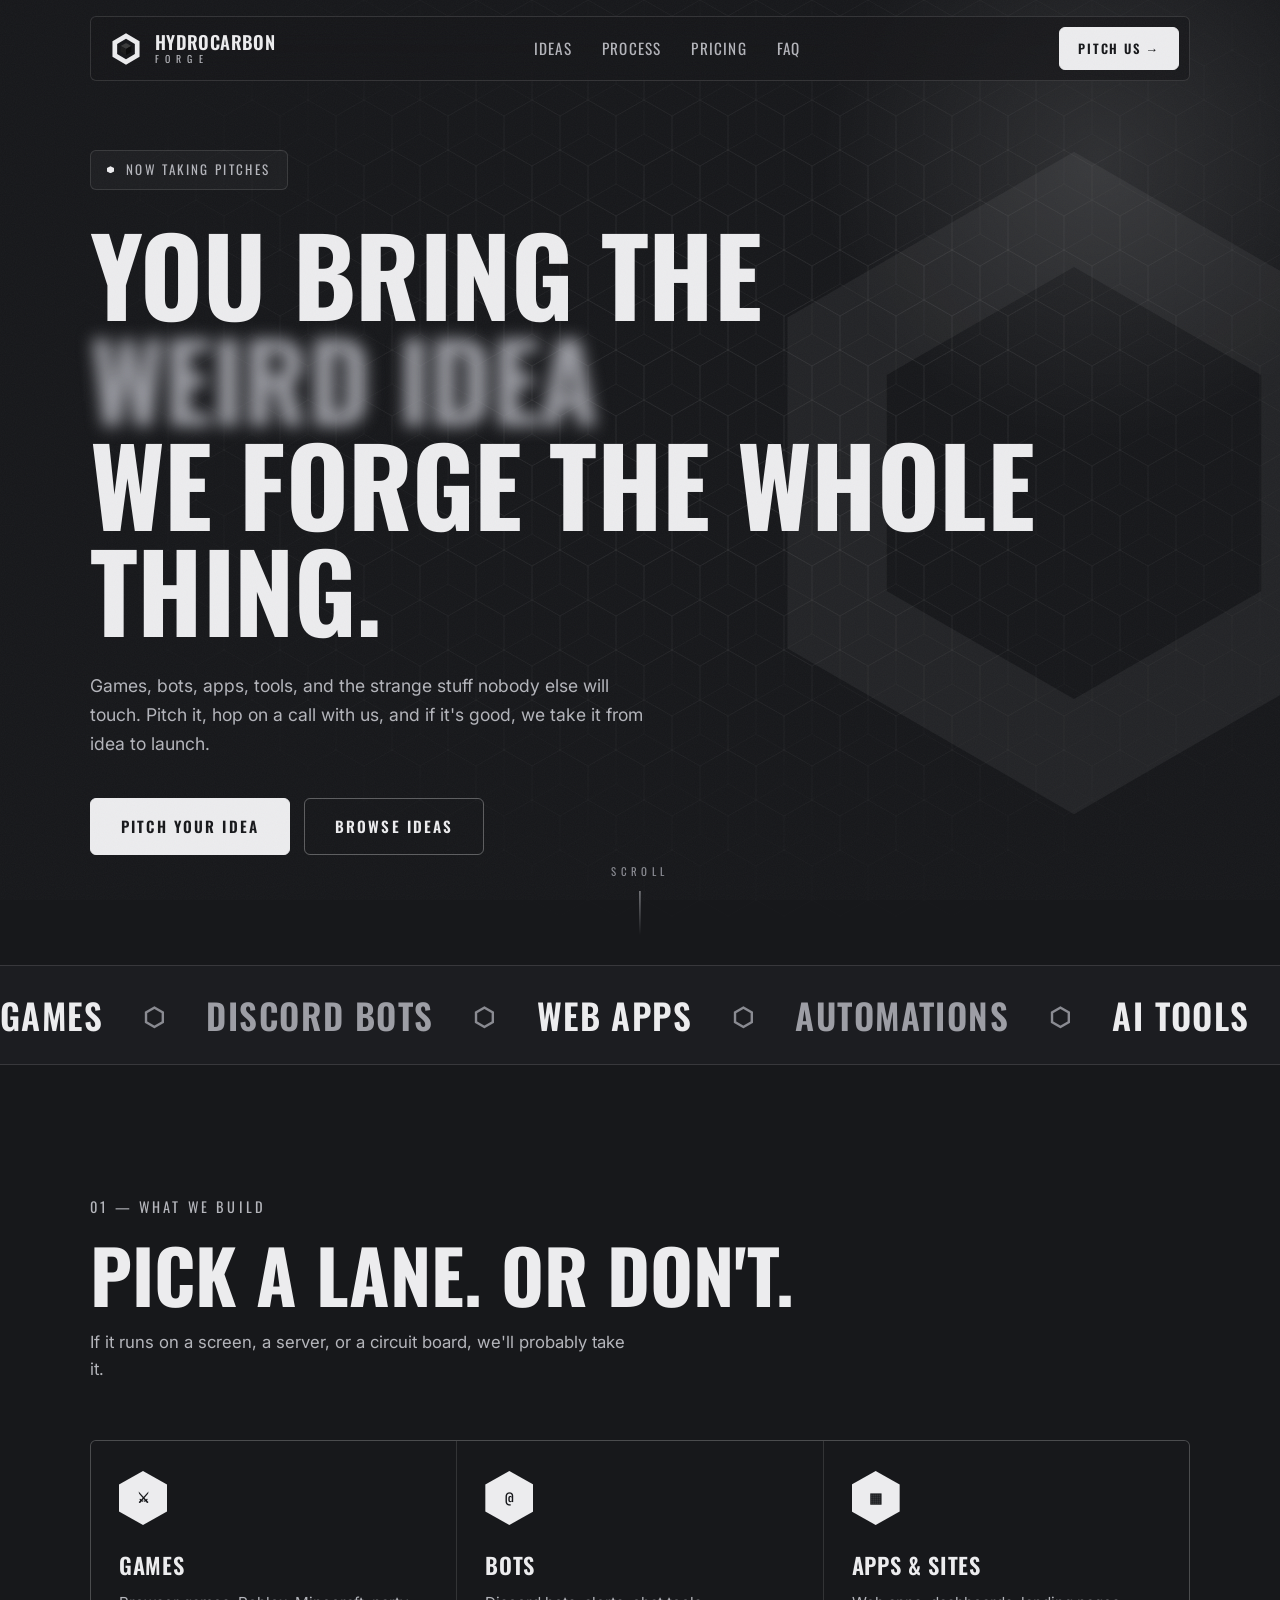
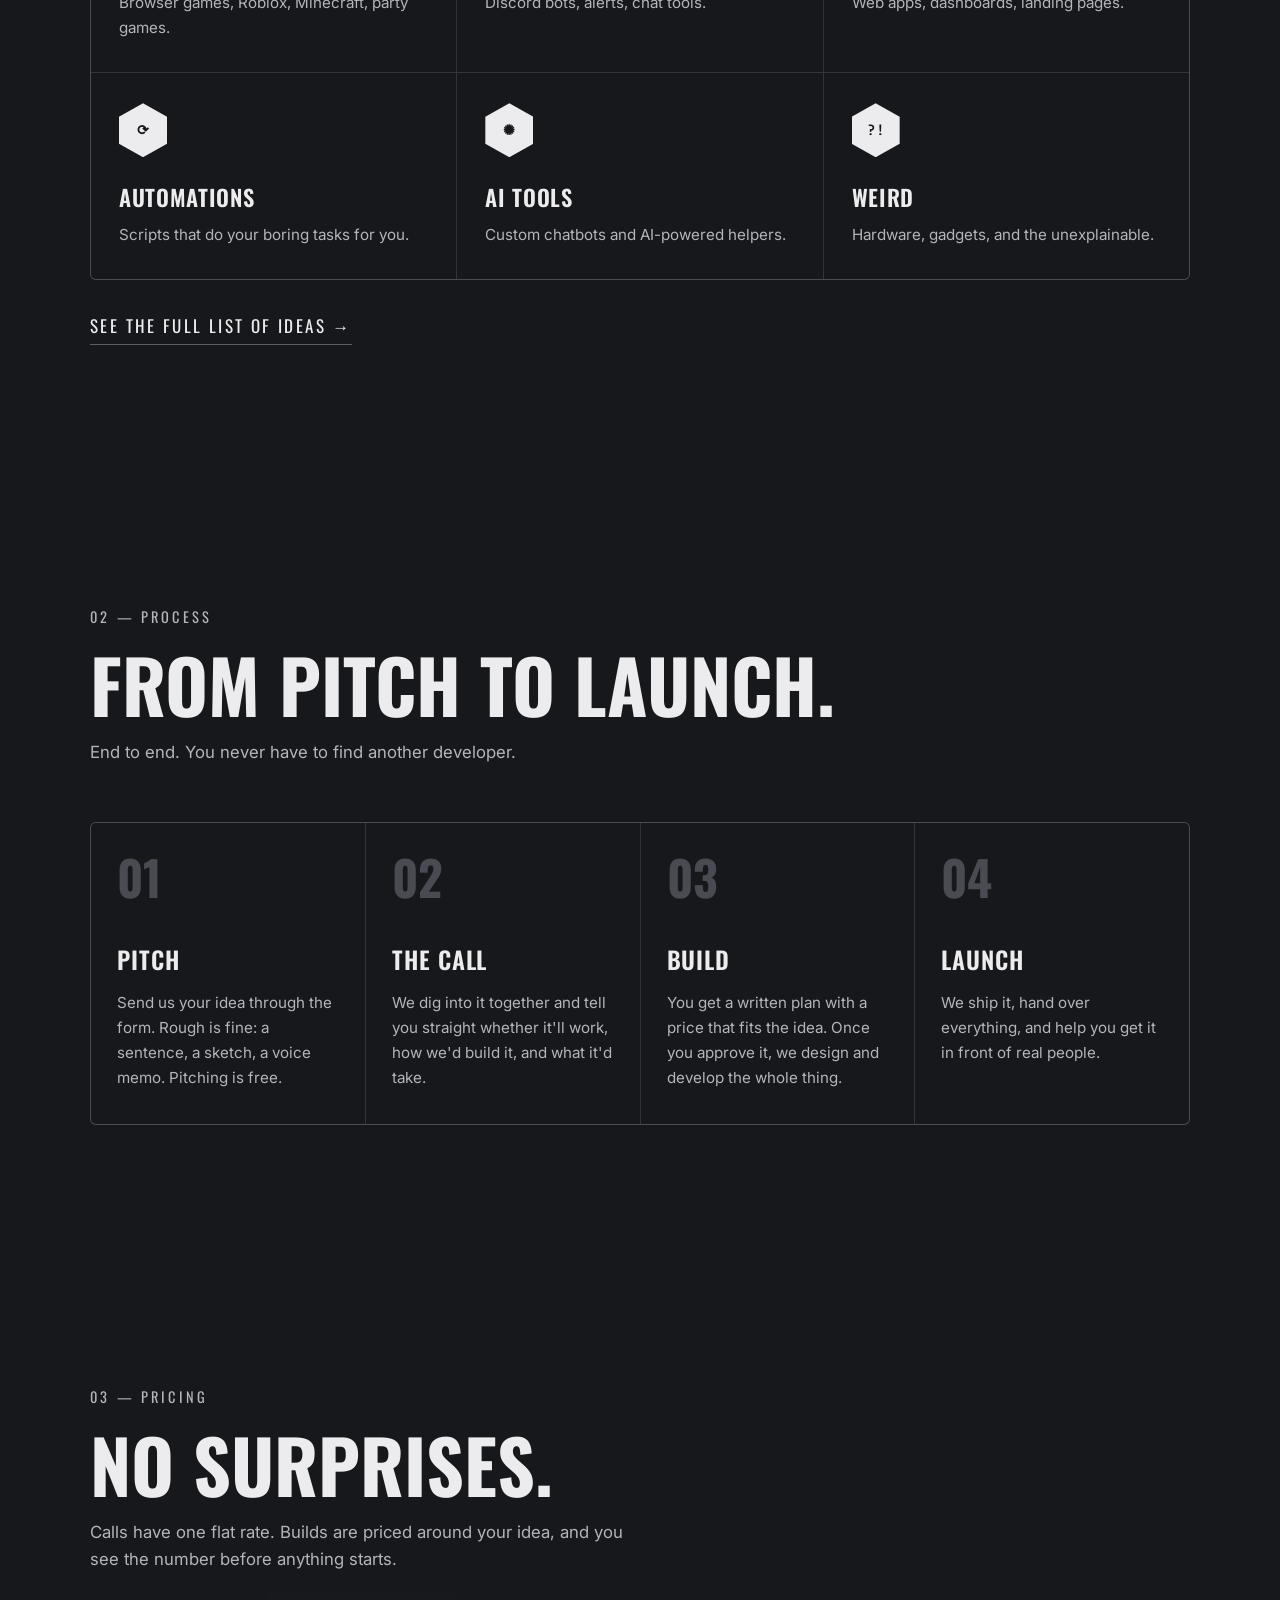
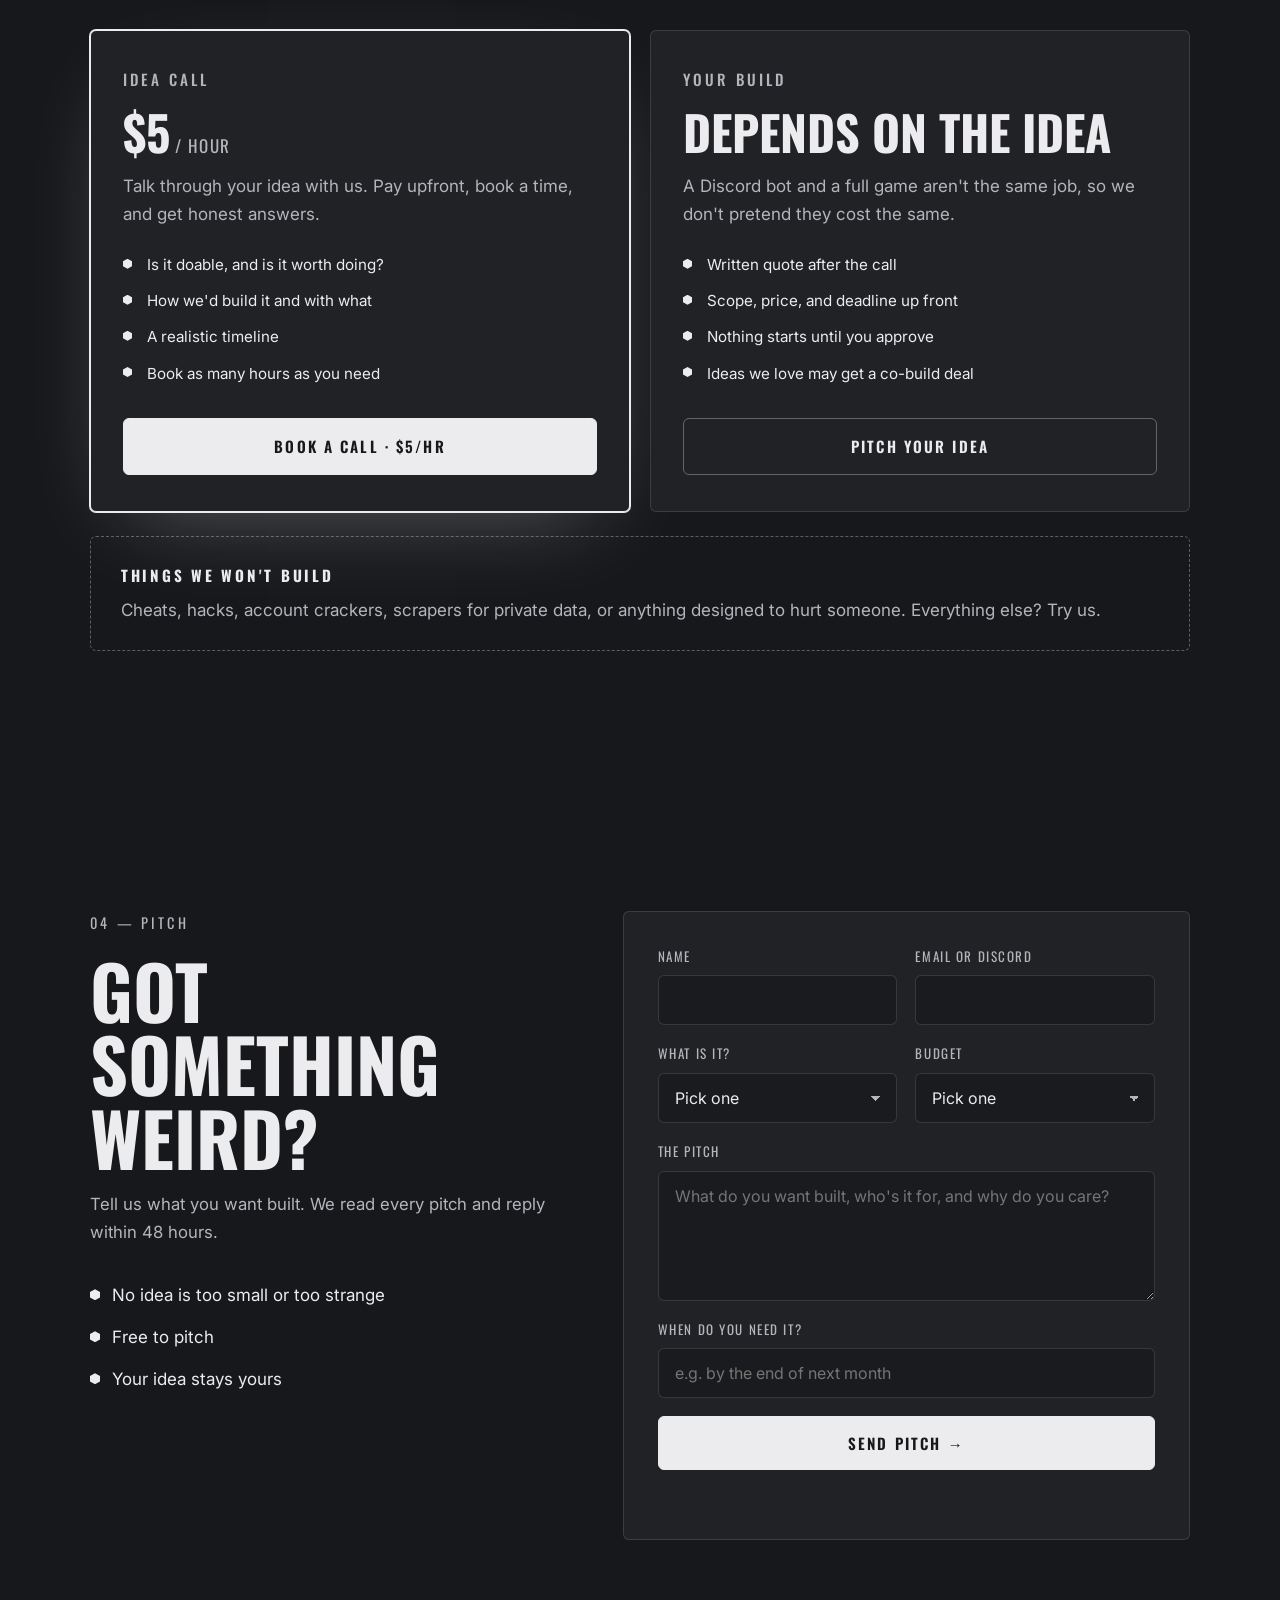
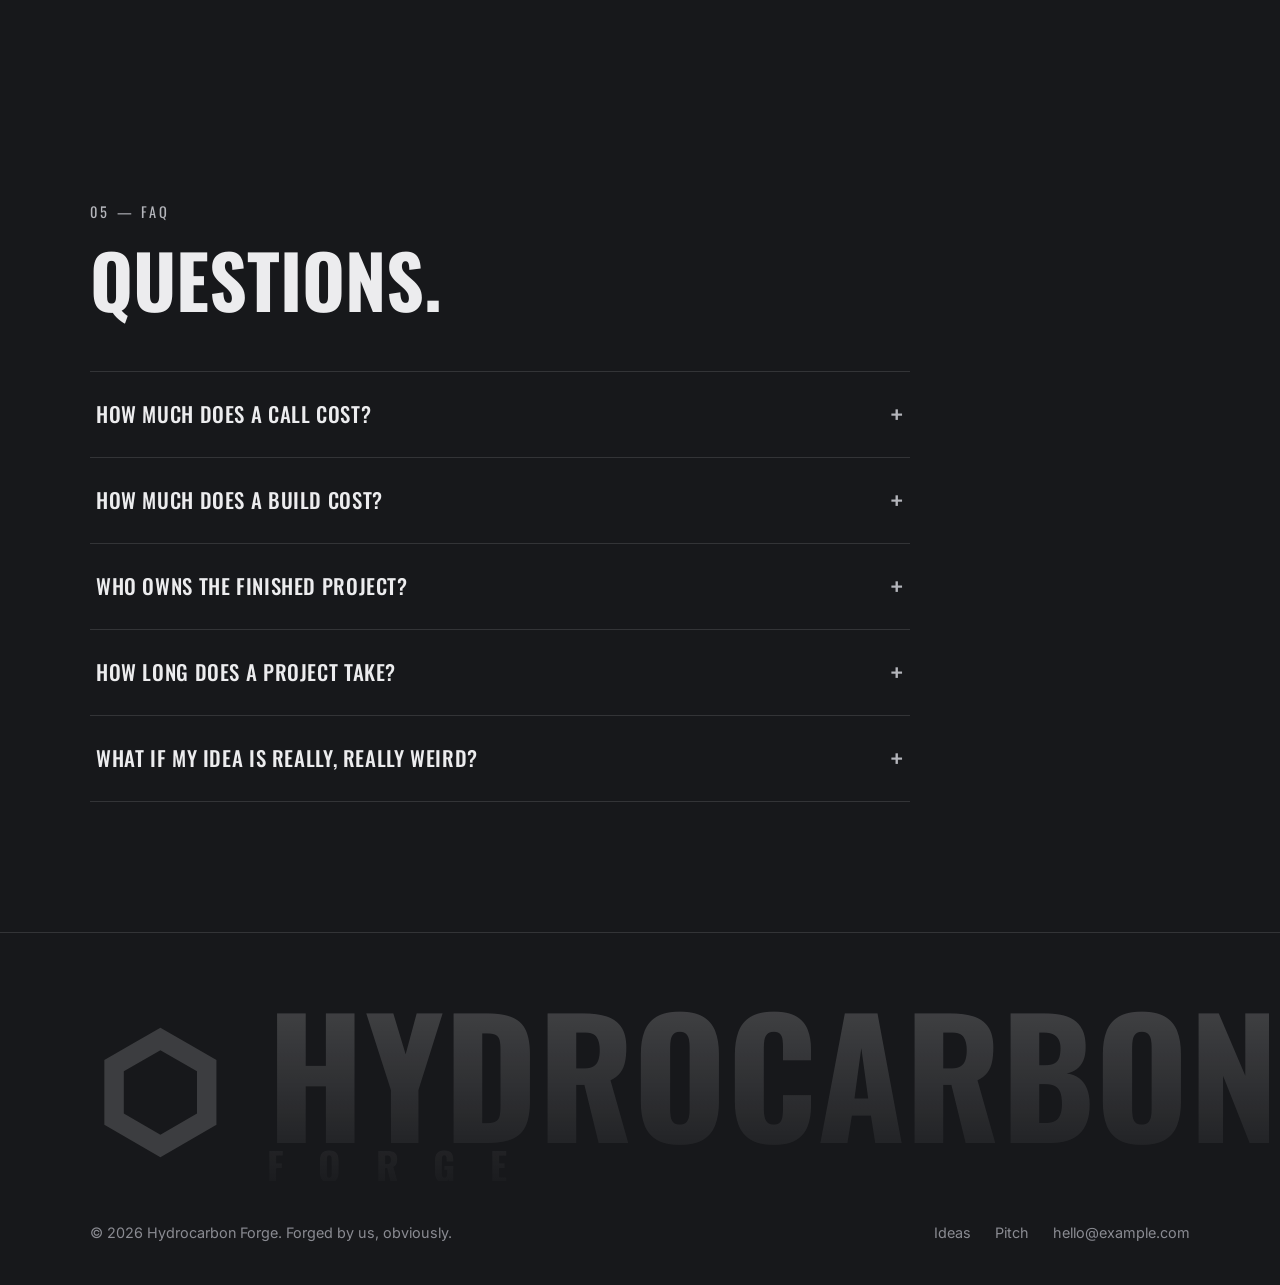
==== index.html @ 8b29e5d9 "baseline: site + new logo assets" ====
<!DOCTYPE html>
<html lang="en">
<head>
  <meta charset="UTF-8" />
  <meta name="viewport" content="width=device-width, initial-scale=1.0" />
  <title>Hydrocarbon Forge — You bring the weird idea. We forge the whole thing.</title>
  <meta name="description" content="Hydrocarbon Forge is a build-anything studio. Pitch us your game, bot, app, or strange idea — we talk it through, build it end to end, and help you launch." />
  <meta property="og:title" content="Hydrocarbon Forge" />
  <meta property="og:image" content="assets/logo.png" />
  <link rel="icon" href="assets/favicon.svg" type="image/svg+xml" />
  <link rel="preconnect" href="https://fonts.googleapis.com" />
  <link rel="preconnect" href="https://fonts.gstatic.com" crossorigin />
  <link href="https://fonts.googleapis.com/css2?family=Oswald:wght@400;500;600;700&family=Inter:wght@400;500;600&family=JetBrains+Mono:wght@400;600&display=swap" rel="stylesheet" />
  <link rel="stylesheet" href="styles.css" />
</head>
<body>
  <svg width="0" height="0" style="position:absolute" aria-hidden="true">
    <symbol id="hf-mark" viewBox="0 0 100 100">
      <path fill="currentColor" fill-rule="evenodd" d="M50 4 89.8 27v46L50 96 10.2 73V27ZM50 20 24 35v30l26 15 26-15V35Z" />
      <path fill="#3a3a3a" d="M50 32 65.6 41 50 50 34.4 41Z" />
      <path fill="#1c1c1c" d="M34.4 41 50 50v18l-15.6-9Z" />
      <path fill="#0a0a0a" d="M65.6 41 50 50v18l15.6-9Z" />
    </symbol>
    <symbol id="hf-ring" viewBox="0 0 100 100">
      <path fill="currentColor" fill-rule="evenodd" d="M50 4 89.8 27v46L50 96 10.2 73V27ZM50 20 24 35v30l26 15 26-15V35Z" />
    </symbol>
  </svg>
  <div class="grain" aria-hidden="true"></div>
  <div class="cursor-glow" aria-hidden="true"></div>

  <header class="nav">
    <a href="index.html" class="logo" aria-label="Hydrocarbon Forge home">
      <svg class="logo-icon" aria-hidden="true"><use href="#hf-mark" /></svg>
      <span class="logo-text"><span class="logo-name">Hydrocarbon</span><span class="logo-sub">Forge</span></span>
    </a>
    <nav class="nav-links">
      <a href="ideas.html">Ideas</a>
      <a href="#process">Process</a>
      <a href="#pricing">Pricing</a>
      <a href="#faq">FAQ</a>
    </nav>
    <a href="#pitch" class="btn btn-small">Pitch us →</a>
  </header>

  <main id="top">
    <section class="hero">
      <div class="hero-bg" aria-hidden="true">
        <div class="glow"></div>
        <div class="hex-grid"></div>
        <svg class="hero-hex"><use href="#hf-ring" /></svg>
      </div>

      <p class="eyebrow reveal"><span class="dot"></span> Now taking pitches</p>
      <h1 class="hero-title reveal">
        You bring the<br />
        <span class="rotator" aria-live="polite"><span class="rotator-word">weird idea</span></span><br />
        We forge the whole thing.
      </h1>
      <p class="hero-sub reveal">
        Games, bots, apps, tools, and the strange stuff nobody else will touch.
        Pitch it, hop on a call with us, and if it's good, we take it from idea to launch.
      </p>
      <div class="hero-cta reveal">
        <a href="#pitch" class="btn">Pitch your idea</a>
        <a href="ideas.html" class="btn btn-ghost">Browse ideas</a>
      </div>

      <div class="scroll-hint" aria-hidden="true">
        <span>scroll</span>
        <div class="scroll-line"></div>
      </div>
    </section>

    <div class="marquee" aria-hidden="true">
      <div class="marquee-track">
        <span>Games</span><span>⬡</span><span>Discord bots</span><span>⬡</span><span>Web apps</span><span>⬡</span>
        <span>Automations</span><span>⬡</span><span>AI tools</span><span>⬡</span><span>Calculator programs</span><span>⬡</span>
        <span>Roblox & Minecraft</span><span>⬡</span><span>Weird one-offs</span><span>⬡</span>
        <span>Games</span><span>⬡</span><span>Discord bots</span><span>⬡</span><span>Web apps</span><span>⬡</span>
        <span>Automations</span><span>⬡</span><span>AI tools</span><span>⬡</span><span>Calculator programs</span><span>⬡</span>
        <span>Roblox & Minecraft</span><span>⬡</span><span>Weird one-offs</span><span>⬡</span>
      </div>
    </div>

    <section id="build" class="section">
      <div class="section-head reveal">
        <p class="kicker">01 — What we build</p>
        <h2>Pick a lane. Or don't.</h2>
        <p class="section-sub">If it runs on a screen, a server, or a circuit board, we'll probably take it.</p>
      </div>

      <div class="cats">
        <a href="ideas.html#games" class="cat reveal"><span class="cat-icon">⚔</span><h3>Games</h3><p>Browser games, Roblox, Minecraft, party games.</p></a>
        <a href="ideas.html#bots" class="cat reveal"><span class="cat-icon">@</span><h3>Bots</h3><p>Discord bots, alerts, chat tools.</p></a>
        <a href="ideas.html#apps" class="cat reveal"><span class="cat-icon">▦</span><h3>Apps & sites</h3><p>Web apps, dashboards, landing pages.</p></a>
        <a href="ideas.html#automations" class="cat reveal"><span class="cat-icon">⟳</span><h3>Automations</h3><p>Scripts that do your boring tasks for you.</p></a>
        <a href="ideas.html#ai" class="cat reveal"><span class="cat-icon">✺</span><h3>AI tools</h3><p>Custom chatbots and AI-powered helpers.</p></a>
        <a href="ideas.html#weird" class="cat reveal"><span class="cat-icon">?!</span><h3>Weird</h3><p>Hardware, gadgets, and the unexplainable.</p></a>
      </div>

      <a href="ideas.html" class="text-link reveal">See the full list of ideas →</a>
    </section>

    <section id="process" class="section">
      <div class="section-head reveal">
        <p class="kicker">02 — Process</p>
        <h2>From pitch to launch.</h2>
        <p class="section-sub">End to end. You never have to find another developer.</p>
      </div>

      <ol class="steps">
        <li class="step reveal">
          <span class="step-num">01</span>
          <h3>Pitch</h3>
          <p>Send us your idea through the form. Rough is fine: a sentence, a sketch, a voice memo. Pitching is free.</p>
        </li>
        <li class="step reveal">
          <span class="step-num">02</span>
          <h3>The Call</h3>
          <p>We dig into it together and tell you straight whether it'll work, how we'd build it, and what it'd take.</p>
        </li>
        <li class="step reveal">
          <span class="step-num">03</span>
          <h3>Build</h3>
          <p>You get a written plan with a price that fits the idea. Once you approve it, we design and develop the whole thing.</p>
        </li>
        <li class="step reveal">
          <span class="step-num">04</span>
          <h3>Launch</h3>
          <p>We ship it, hand over everything, and help you get it in front of real people.</p>
        </li>
      </ol>
    </section>

    <section id="pricing" class="section">
      <div class="section-head reveal">
        <p class="kicker">03 — Pricing</p>
        <h2>No surprises.</h2>
        <p class="section-sub">Calls have one flat rate. Builds are priced around your idea, and you see the number before anything starts.</p>
      </div>

      <div class="plans">
        <article class="plan plan-featured reveal">
          <h3>Idea Call</h3>
          <p class="price"><span>$5</span> / hour</p>
          <p class="plan-desc">Talk through your idea with us. Pay upfront, book a time, and get honest answers.</p>
          <ul>
            <li>Is it doable, and is it worth doing?</li>
            <li>How we'd build it and with what</li>
            <li>A realistic timeline</li>
            <li>Book as many hours as you need</li>
          </ul>
          <a href="#pitch" class="btn" data-stripe-call>Book a call · $5/hr</a>
        </article>

        <article class="plan reveal">
          <h3>Your Build</h3>
          <p class="price price-text"><span>Depends on the idea</span></p>
          <p class="plan-desc">A Discord bot and a full game aren't the same job, so we don't pretend they cost the same.</p>
          <ul>
            <li>Written quote after the call</li>
            <li>Scope, price, and deadline up front</li>
            <li>Nothing starts until you approve</li>
            <li>Ideas we love may get a co-build deal</li>
          </ul>
          <a href="#pitch" class="btn btn-ghost">Pitch your idea</a>
        </article>
      </div>

      <div class="nope reveal">
        <h3>Things we won't build</h3>
        <p>Cheats, hacks, account crackers, scrapers for private data, or anything designed to hurt someone. Everything else? Try us.</p>
      </div>
    </section>

    <section id="pitch" class="section">
      <div class="pitch-wrap">
        <div class="pitch-copy reveal">
          <p class="kicker">04 — Pitch</p>
          <h2>Got something weird?</h2>
          <p class="section-sub">Tell us what you want built. We read every pitch and reply within 48 hours.</p>
          <ul class="pitch-points">
            <li><span aria-hidden="true">⬡</span> No idea is too small or too strange</li>
            <li><span aria-hidden="true">⬡</span> Free to pitch</li>
            <li><span aria-hidden="true">⬡</span> Your idea stays yours</li>
          </ul>
        </div>

        <form class="pitch-form reveal" id="pitch-form" novalidate>
          <div class="field-row">
            <label>
              <span>Name</span>
              <input type="text" name="name" required autocomplete="name" />
            </label>
            <label>
              <span>Email or Discord</span>
              <input type="text" name="contact" required />
            </label>
          </div>
          <div class="field-row">
            <label>
              <span>What is it?</span>
              <select name="type" required>
                <option value="">Pick one</option>
                <option>Game</option>
                <option>Bot</option>
                <option>Website or app</option>
                <option>Automation or tool</option>
                <option>AI tool</option>
                <option>Something weird</option>
              </select>
            </label>
            <label>
              <span>Budget</span>
              <select name="budget" required>
                <option value="">Pick one</option>
                <option>Not sure yet</option>
                <option>Under $100</option>
                <option>$100 – $300</option>
                <option>$300 – $1,000</option>
                <option>$1,000+</option>
              </select>
            </label>
          </div>
          <label>
            <span>The pitch</span>
            <textarea name="idea" rows="5" required placeholder="What do you want built, who's it for, and why do you care?"></textarea>
          </label>
          <label>
            <span>When do you need it?</span>
            <input type="text" name="deadline" placeholder="e.g. by the end of next month" />
          </label>
          <button type="submit" class="btn btn-full">Send pitch →</button>
          <p class="form-status" id="form-status" role="status"></p>
        </form>
      </div>
    </section>

    <section id="faq" class="section">
      <div class="section-head reveal">
        <p class="kicker">05 — FAQ</p>
        <h2>Questions.</h2>
      </div>
      <div class="faq">
        <details class="reveal">
          <summary>How much does a call cost?</summary>
          <p>$5 an hour, paid upfront through Stripe. After you pay, you pick a time and we meet over video.</p>
        </details>
        <details class="reveal">
          <summary>How much does a build cost?</summary>
          <p>It depends on the idea. After the call we send a written quote with the scope, price, and deadline. Nothing starts until you approve it.</p>
        </details>
        <details class="reveal">
          <summary>Who owns the finished project?</summary>
          <p>You do. If we co-build something with you for a share of what it earns, we agree on that in writing before any work starts.</p>
        </details>
        <details class="reveal">
          <summary>How long does a project take?</summary>
          <p>Small builds take days. Bigger games and apps take a few weeks. You'll get a deadline in your quote.</p>
        </details>
        <details class="reveal">
          <summary>What if my idea is really, really weird?</summary>
          <p>Good. That's our favorite kind.</p>
        </details>
      </div>
    </section>
  </main>

  <footer class="footer">
    <div class="footer-brand">
      <svg class="logo-icon" aria-hidden="true"><use href="#hf-ring" /></svg>
      <div class="footer-big">Hydrocarbon<small>Forge</small></div>
    </div>
    <div class="footer-row">
      <p>© <span id="year"></span> Hydrocarbon Forge. Forged by us, obviously.</p>
      <div class="footer-links">
        <a href="ideas.html">Ideas</a>
        <a href="#pitch">Pitch</a>
        <a href="mailto:hello@example.com" data-contact-email>hello@example.com</a>
      </div>
    </div>
  </footer>

  <script src="script.js"></script>
</body>
</html>
---- styles.css ----
:root {
  --bg: #17181b;
  --bg-2: #1c1d21;
  --card: #212226;
  --card-hover: #28292e;
  --field: #1a1b1e;
  --line: rgba(255, 255, 255, 0.12);
  --line-strong: rgba(255, 255, 255, 0.3);
  --text: #ececee;
  --muted: #b4b5bb;
  --dim: #8a8b92;
  --accent-grey: #9d9ea5;
  --radius: 6px;
  --display: "Oswald", "Arial Narrow", sans-serif;
  --font: "Inter", system-ui, sans-serif;
  --mono: "JetBrains Mono", ui-monospace, monospace;
  --hex-pattern: url("data:image/svg+xml,%3Csvg xmlns='http://www.w3.org/2000/svg' width='56' height='100'%3E%3Cpath d='M28 66L0 50L0 16L28 0L56 16L56 50L28 66L28 100' fill='none' stroke='%23ffffff' stroke-opacity='0.07' stroke-width='1'/%3E%3Cpath d='M28 0L28 34L0 50L0 84L28 100L56 84L56 50L28 34' fill='none' stroke='%23ffffff' stroke-opacity='0.04' stroke-width='1'/%3E%3C/svg%3E");
}

* { box-sizing: border-box; margin: 0; padding: 0; }

html { scroll-behavior: smooth; }

body {
  background: var(--bg);
  color: var(--text);
  font-family: var(--font);
  font-size: 17px;
  line-height: 1.65;
  overflow-x: hidden;
  -webkit-font-smoothing: antialiased;
}

a { color: inherit; text-decoration: none; }

::selection { background: var(--text); color: var(--bg); }

[hidden] { display: none !important; }

.grain {
  position: fixed;
  inset: 0;
  pointer-events: none;
  z-index: 100;
  opacity: 0.035;
  background-image: url("data:image/svg+xml,%3Csvg xmlns='http://www.w3.org/2000/svg' width='160' height='160'%3E%3Cfilter id='n'%3E%3CfeTurbulence type='fractalNoise' baseFrequency='0.9' numOctaves='3' stitchTiles='stitch'/%3E%3C/filter%3E%3Crect width='100%25' height='100%25' filter='url(%23n)'/%3E%3C/svg%3E");
}

.cursor-glow {
  position: fixed;
  width: 520px;
  height: 520px;
  border-radius: 50%;
  pointer-events: none;
  z-index: 0;
  background: radial-gradient(circle, rgba(255, 255, 255, 0.06), transparent 65%);
  transform: translate(-50%, -50%);
  left: -600px;
  top: -600px;
}

/* Nav */
.nav {
  position: fixed;
  top: 16px;
  left: 50%;
  transform: translateX(-50%);
  width: min(1100px, calc(100% - 32px));
  display: flex;
  align-items: center;
  justify-content: space-between;
  padding: 10px 10px 10px 18px;
  border: 1px solid var(--line);
  border-radius: var(--radius);
  background: rgba(23, 24, 27, 0.7);
  backdrop-filter: blur(16px);
  -webkit-backdrop-filter: blur(16px);
  z-index: 50;
  transition: background 0.3s, border-color 0.3s;
}

.nav.scrolled { background: rgba(23, 24, 27, 0.92); border-color: var(--line-strong); }

.logo { display: flex; align-items: center; gap: 12px; }

.logo-icon { width: 34px; height: 34px; color: var(--text); flex-shrink: 0; transition: transform 0.6s cubic-bezier(0.2, 0.8, 0.2, 1); }

.logo:hover .logo-icon { transform: rotate(60deg); }

.logo-text { display: flex; flex-direction: column; line-height: 1; }

.logo-name { font-family: var(--display); font-weight: 600; font-size: 1.15rem; letter-spacing: 0.02em; text-transform: uppercase; }

.logo-sub { font-family: var(--display); font-size: 0.62rem; letter-spacing: 0.62em; text-transform: uppercase; color: var(--muted); margin-top: 3px; }

.nav-links { display: flex; gap: 30px; }

.nav-links a {
  font-family: var(--display);
  text-transform: uppercase;
  letter-spacing: 0.08em;
  font-size: 0.95rem;
  color: var(--muted);
  transition: color 0.2s;
}

.nav-links a:hover,
.nav-links a.current { color: var(--text); }

/* Buttons */
.btn {
  display: inline-flex;
  align-items: center;
  justify-content: center;
  gap: 8px;
  padding: 15px 30px;
  border-radius: var(--radius);
  background: var(--text);
  color: var(--bg);
  font-family: var(--display);
  font-weight: 600;
  font-size: 0.95rem;
  letter-spacing: 0.14em;
  text-transform: uppercase;
  border: 1px solid var(--text);
  cursor: pointer;
  transition: transform 0.2s, box-shadow 0.3s, background 0.2s, color 0.2s;
}

.btn:hover { transform: translateY(-2px); box-shadow: 0 0 0 4px rgba(255, 255, 255, 0.14), 0 14px 40px -10px rgba(255, 255, 255, 0.35); }

.btn-ghost { background: transparent; color: var(--text); border-color: var(--line-strong); }

.btn-ghost:hover { background: var(--text); color: var(--bg); }

.btn-small { padding: 10px 18px; font-size: 0.8rem; }

.btn-full { width: 100%; }

/* Backgrounds */
.hero-bg { position: absolute; inset: 0; z-index: -1; pointer-events: none; }

.hex-grid {
  position: absolute;
  inset: 0;
  background-image: var(--hex-pattern);
  mask-image: radial-gradient(ellipse at 60% 40%, black 20%, transparent 72%);
  -webkit-mask-image: radial-gradient(ellipse at 60% 40%, black 20%, transparent 72%);
}

.glow {
  position: absolute;
  width: 640px;
  height: 640px;
  border-radius: 50%;
  background: radial-gradient(circle, rgba(255, 255, 255, 0.1), transparent 62%);
  top: -160px;
  right: -140px;
  animation: breathe 9s ease-in-out infinite;
}

.hero-hex {
  position: absolute;
  width: min(62vw, 720px);
  aspect-ratio: 1;
  right: max(-180px, -12vw);
  top: 50%;
  translate: 0 -50%;
  color: rgba(255, 255, 255, 0.05);
  animation: spin 90s linear infinite;
}

/* Hero */
.hero {
  position: relative;
  min-height: 100vh;
  display: flex;
  flex-direction: column;
  justify-content: center;
  padding: 150px max(24px, calc((100% - 1100px) / 2)) 110px;
  overflow: hidden;
}

.eyebrow {
  display: inline-flex;
  align-items: center;
  gap: 12px;
  width: fit-content;
  padding: 8px 16px;
  border: 1px solid var(--line);
  border-radius: var(--radius);
  font-family: var(--display);
  font-size: 0.82rem;
  letter-spacing: 0.18em;
  text-transform: uppercase;
  color: var(--muted);
  background: rgba(255, 255, 255, 0.03);
  margin-bottom: 30px;
}

.dot { width: 7px; height: 7px; background: var(--text); box-shadow: 0 0 12px rgba(255, 255, 255, 0.8); clip-path: polygon(50% 0, 100% 25%, 100% 75%, 50% 100%, 0 75%, 0 25%); animation: pulse 2s infinite; }

.hero-title {
  font-family: var(--display);
  font-size: clamp(3rem, 8.4vw, 6.8rem);
  line-height: 0.98;
  font-weight: 700;
  text-transform: uppercase;
  letter-spacing: -0.005em;
}

.rotator { display: inline-block; }

.rotator-word {
  display: inline-block;
  color: var(--accent-grey);
  transition: opacity 0.35s, transform 0.35s, filter 0.35s;
}

.rotator-word.out { opacity: 0; transform: translateY(-0.25em); filter: blur(8px); }

.hero-sub { max-width: 560px; margin-top: 30px; font-size: 1.1rem; color: var(--muted); }

.hero-cta { display: flex; flex-wrap: wrap; gap: 14px; margin-top: 40px; }

.scroll-hint {
  position: absolute;
  bottom: 30px;
  left: 50%;
  transform: translateX(-50%);
  display: flex;
  flex-direction: column;
  align-items: center;
  gap: 10px;
  font-family: var(--display);
  font-size: 0.68rem;
  color: var(--dim);
  letter-spacing: 0.4em;
  text-transform: uppercase;
}

.scroll-line { width: 1px; height: 44px; background: linear-gradient(var(--muted), transparent); animation: drip 2s ease-in-out infinite; transform-origin: top; }

/* Marquee */
.marquee {
  border-block: 1px solid var(--line);
  overflow: hidden;
  padding: 20px 0;
  background: var(--bg-2);
}

.marquee-track {
  display: flex;
  align-items: center;
  gap: 40px;
  width: max-content;
  animation: marquee 34s linear infinite;
  font-family: var(--display);
  font-size: clamp(1.4rem, 3vw, 2.2rem);
  font-weight: 600;
  text-transform: uppercase;
  letter-spacing: 0.04em;
  white-space: nowrap;
}

.marquee-track span:nth-child(even) { color: var(--dim); font-size: 0.7em; }

.marquee-track span:nth-child(4n + 3) { color: var(--accent-grey); }

/* Sections */
.section { padding: 130px max(24px, calc((100% - 1100px) / 2)); position: relative; }

.section-head { margin-bottom: 56px; }

.kicker {
  font-family: var(--display);
  font-size: 0.9rem;
  letter-spacing: 0.22em;
  text-transform: uppercase;
  color: var(--muted);
  margin-bottom: 18px;
}

.section h2,
.page-title {
  font-family: var(--display);
  font-weight: 700;
  text-transform: uppercase;
  line-height: 1;
}

.section h2 { font-size: clamp(2.4rem, 6vw, 4.6rem); }

.section-sub { color: var(--muted); font-size: 1.05rem; margin-top: 18px; max-width: 540px; }

/* Filters */
.filters { display: flex; flex-wrap: wrap; gap: 8px; }

.chip {
  padding: 9px 16px;
  border-radius: var(--radius);
  border: 1px solid var(--line);
  background: transparent;
  color: var(--muted);
  font-family: var(--display);
  font-size: 0.82rem;
  letter-spacing: 0.12em;
  text-transform: uppercase;
  cursor: pointer;
  transition: all 0.2s;
}

.chip:hover { color: var(--text); border-color: var(--line-strong); }

.chip.active { background: var(--text); color: var(--bg); border-color: var(--text); }

/* Category tiles */
.cats { display: grid; grid-template-columns: repeat(3, 1fr); gap: 1px; background: var(--line); border: 1px solid var(--line); border-radius: var(--radius); overflow: hidden; }

.cat {
  display: block;
  padding: 30px 28px 32px;
  background: var(--bg);
  transition: background 0.3s;
}

.cat:hover { background: var(--card-hover); }

.cat-icon {
  display: inline-grid;
  place-items: center;
  width: 48px;
  height: 54px;
  clip-path: polygon(50% 0, 100% 25%, 100% 75%, 50% 100%, 0 75%, 0 25%);
  background: var(--text);
  color: var(--bg);
  font-family: var(--mono);
  font-weight: 600;
  font-size: 0.9rem;
  transition: transform 0.4s cubic-bezier(0.2, 0.8, 0.2, 1);
}

.cat:hover .cat-icon { transform: rotate(60deg); }

.cat h3 { font-family: var(--display); font-size: 1.4rem; font-weight: 600; text-transform: uppercase; letter-spacing: 0.03em; margin: 22px 0 6px; }

.cat p { color: var(--muted); font-size: 0.95rem; }

.text-link {
  display: inline-block;
  margin-top: 32px;
  font-family: var(--display);
  letter-spacing: 0.14em;
  text-transform: uppercase;
  border-bottom: 1px solid var(--line-strong);
  padding-bottom: 4px;
  transition: border-color 0.2s;
}

.text-link:hover { border-color: var(--text); }

.status {
  font-family: var(--display);
  font-size: 0.7rem;
  letter-spacing: 0.16em;
  text-transform: uppercase;
  padding: 4px 10px;
  border-radius: 3px;
  border: 1px solid var(--line-strong);
  color: var(--muted);
  white-space: nowrap;
}

.status.built { background: var(--text); color: var(--bg); border-color: var(--text); }

.tags { display: flex; flex-wrap: wrap; gap: 6px; }

.tag { font-family: var(--mono); font-size: 0.72rem; padding: 4px 9px; border-radius: 3px; background: rgba(255, 255, 255, 0.06); color: #c8c8c8; }

/* Ideas page */
.page-hero {
  position: relative;
  padding: 180px max(24px, calc((100% - 1100px) / 2)) 40px;
  overflow: hidden;
}

.page-title { font-size: clamp(2.8rem, 7.5vw, 6rem); }

.page-title .outline { color: var(--accent-grey); }

.ideas-tools { margin-top: 46px; display: grid; gap: 18px; }

.search {
  width: min(440px, 100%);
  padding: 14px 18px;
  border-radius: var(--radius);
  border: 1px solid var(--line);
  background: var(--card);
  color: var(--text);
  font-family: inherit;
  font-size: 1rem;
}

.search:focus { outline: none; border-color: var(--text); box-shadow: 0 0 0 4px rgba(255, 255, 255, 0.1); }

.ideas-section { padding-top: 40px; }

.idea-cat { margin-bottom: 70px; scroll-margin-top: 110px; }

.idea-cat-head { display: flex; align-items: center; gap: 16px; padding-bottom: 18px; border-bottom: 1px solid var(--line-strong); }

.idea-cat-head .cat-icon { width: 40px; height: 46px; font-size: 0.8rem; }

.idea-cat-head h2 { font-size: 2rem; }

.idea-count { font-family: var(--mono); font-size: 0.8rem; color: var(--dim); }

.idea-rows { list-style: none; }

.idea-row {
  display: grid;
  grid-template-columns: 1fr auto;
  gap: 24px;
  align-items: center;
  padding: 22px 14px;
  border-bottom: 1px solid var(--line);
  transition: background 0.2s, padding 0.3s;
}

.idea-row:hover { background: var(--card-hover); padding-left: 22px; }

.idea-row h3 { font-family: var(--display); font-size: 1.25rem; font-weight: 500; text-transform: uppercase; letter-spacing: 0.03em; margin-bottom: 4px; }

.idea-row p { color: var(--muted); font-size: 0.95rem; max-width: 560px; }

.idea-side { display: flex; align-items: center; gap: 14px; }

.empty { color: var(--muted); font-family: var(--mono); padding: 40px 0; }

.ideas-cta {
  position: relative;
  margin-top: 40px;
  padding: 60px 40px;
  border-radius: var(--radius);
  text-align: center;
  border: 1px solid var(--line-strong);
  background: var(--hex-pattern), var(--card);
  overflow: hidden;
}

.ideas-cta .section-sub { margin: 14px auto 28px; }

/* Thanks page */
.thanks {
  position: relative;
  min-height: 100vh;
  display: flex;
  flex-direction: column;
  justify-content: center;
  padding: 140px max(24px, calc((100% - 1100px) / 2)) 80px;
  overflow: hidden;
}

/* Steps */
.steps { list-style: none; display: grid; grid-template-columns: repeat(4, 1fr); gap: 1px; background: var(--line); border: 1px solid var(--line); border-radius: var(--radius); overflow: hidden; }

.step {
  position: relative;
  padding: 30px 26px 34px;
  background: var(--bg);
  transition: background 0.3s;
}

.step:hover { background: var(--card-hover); }

.step-num { font-family: var(--display); font-size: 3rem; font-weight: 700; line-height: 1; color: #4a4b52; transition: color 0.3s; }

.step:hover .step-num { color: var(--text); }

.step h3 { font-family: var(--display); font-size: 1.5rem; font-weight: 600; text-transform: uppercase; letter-spacing: 0.04em; margin: 34px 0 10px; }

.step p { color: var(--muted); font-size: 0.95rem; }

/* Plans */
.plans { display: grid; grid-template-columns: repeat(2, 1fr); gap: 20px; align-items: stretch; }

.plan {
  position: relative;
  display: flex;
  flex-direction: column;
  padding: 36px 32px;
  border-radius: var(--radius);
  border: 1px solid var(--line);
  background: var(--card);
}

.plan-featured {
  border-color: var(--text);
  box-shadow: 0 0 0 1px var(--text), 0 30px 90px -40px rgba(255, 255, 255, 0.35);
}

.plan h3 { font-family: var(--display); font-size: 0.95rem; letter-spacing: 0.2em; text-transform: uppercase; color: var(--muted); font-weight: 500; }

.price { margin: 16px 0 12px; color: var(--muted); font-family: var(--display); text-transform: uppercase; letter-spacing: 0.08em; }

.price span { font-size: 3rem; font-weight: 700; color: var(--text); letter-spacing: 0; line-height: 1; }

.price-text span { font-size: clamp(1.9rem, 4vw, 3rem); }

.plan-desc { color: var(--muted); margin-bottom: 24px; }

.plan ul { list-style: none; display: grid; gap: 11px; margin-bottom: 32px; flex: 1; }

.plan li { padding-left: 24px; position: relative; font-size: 0.95rem; }

.plan li::before {
  content: "";
  position: absolute;
  left: 0;
  top: 0.42em;
  width: 9px;
  height: 10px;
  background: var(--text);
  clip-path: polygon(50% 0, 100% 25%, 100% 75%, 50% 100%, 0 75%, 0 25%);
}

.nope {
  margin-top: 24px;
  padding: 26px 30px;
  border-radius: var(--radius);
  border: 1px dashed var(--line-strong);
}

.nope h3 { font-family: var(--display); font-size: 0.95rem; letter-spacing: 0.18em; text-transform: uppercase; margin-bottom: 8px; }

.nope p { color: var(--muted); }

/* Pitch */
.pitch-wrap { display: grid; grid-template-columns: 1fr 1.2fr; gap: 60px; align-items: start; }

.pitch-points { list-style: none; margin-top: 34px; display: grid; gap: 14px; }

.pitch-points li { display: flex; align-items: center; gap: 12px; }

.pitch-points span { display: inline-block; width: 10px; height: 11px; background: var(--text); clip-path: polygon(50% 0, 100% 25%, 100% 75%, 50% 100%, 0 75%, 0 25%); font-size: 0; }

.pitch-form {
  display: grid;
  gap: 18px;
  padding: 34px;
  border-radius: var(--radius);
  border: 1px solid var(--line);
  background: var(--card);
}

.field-row { display: grid; grid-template-columns: 1fr 1fr; gap: 18px; }

.pitch-form label { display: grid; gap: 8px; }

.pitch-form label span { font-family: var(--display); font-size: 0.82rem; letter-spacing: 0.12em; text-transform: uppercase; color: var(--muted); }

.pitch-form input,
.pitch-form select,
.pitch-form textarea {
  width: 100%;
  padding: 14px 16px;
  border-radius: var(--radius);
  border: 1px solid var(--line);
  background: var(--field);
  color: var(--text);
  font-family: inherit;
  font-size: 1rem;
  transition: border-color 0.2s, box-shadow 0.2s;
  resize: vertical;
}

.pitch-form select { appearance: none; background-image: linear-gradient(45deg, transparent 50%, var(--muted) 50%), linear-gradient(135deg, var(--muted) 50%, transparent 50%); background-position: calc(100% - 20px) 50%, calc(100% - 15px) 50%; background-size: 5px 5px; background-repeat: no-repeat; }

.pitch-form input:focus,
.pitch-form select:focus,
.pitch-form textarea:focus { outline: none; border-color: var(--text); box-shadow: 0 0 0 4px rgba(255, 255, 255, 0.1); }

.pitch-form .invalid { border-color: #ff5a5a; }

.form-status { font-family: var(--mono); font-size: 0.85rem; min-height: 1.2em; color: var(--text); }

.form-status.error { color: #ff5a5a; }

/* FAQ */
.faq { display: grid; max-width: 820px; border-top: 1px solid var(--line); }

.faq details { border-bottom: 1px solid var(--line); padding: 0 6px; }

.faq summary {
  list-style: none;
  cursor: pointer;
  padding: 24px 0;
  font-family: var(--display);
  font-size: 1.3rem;
  font-weight: 500;
  text-transform: uppercase;
  letter-spacing: 0.03em;
  display: flex;
  justify-content: space-between;
  align-items: center;
  gap: 20px;
}

.faq summary::-webkit-details-marker { display: none; }

.faq summary::after { content: "+"; font-family: var(--mono); font-size: 1.4rem; color: var(--muted); transition: transform 0.3s, color 0.3s; }

.faq details[open] summary::after { transform: rotate(45deg); color: var(--text); }

.faq details p { color: var(--muted); padding-bottom: 24px; max-width: 680px; }

/* Footer */
.footer { padding: 70px max(24px, calc((100% - 1100px) / 2)) 40px; border-top: 1px solid var(--line); overflow: hidden; }

.footer-brand { display: flex; align-items: center; gap: clamp(16px, 3vw, 36px); }

.footer-brand .logo-icon { width: clamp(64px, 11vw, 150px); height: auto; aspect-ratio: 1; color: rgba(255, 255, 255, 0.16); }

.footer-big {
  font-family: var(--display);
  font-size: clamp(3rem, 12.5vw, 10rem);
  font-weight: 700;
  text-transform: uppercase;
  line-height: 0.85;
  background: linear-gradient(180deg, rgba(255, 255, 255, 0.18), rgba(255, 255, 255, 0.02));
  -webkit-background-clip: text;
  background-clip: text;
  color: transparent;
  user-select: none;
}

.footer-big small { display: block; font-size: 0.24em; letter-spacing: 0.9em; margin-top: 0.25em; }

.footer-row { display: flex; justify-content: space-between; flex-wrap: wrap; gap: 16px; margin-top: 40px; color: var(--dim); font-size: 0.9rem; }

.footer-links { display: flex; gap: 24px; }

.footer-links a:hover { color: var(--text); }

/* Reveal */
.reveal { opacity: 0; transform: translateY(28px); transition: opacity 0.8s cubic-bezier(0.2, 0.8, 0.2, 1), transform 0.8s cubic-bezier(0.2, 0.8, 0.2, 1); }

.reveal.in { opacity: 1; transform: none; }

/* Animations */
@keyframes spin { to { transform: rotate(360deg); } }

@keyframes breathe { 0%, 100% { opacity: 0.7; transform: scale(1); } 50% { opacity: 1; transform: scale(1.08); } }

@keyframes pulse { 0%, 100% { opacity: 1; } 50% { opacity: 0.3; } }

@keyframes drip { 0% { transform: scaleY(0); } 50% { transform: scaleY(1); } 100% { transform: scaleY(0); transform-origin: bottom; } }

@keyframes marquee { to { transform: translateX(-50%); } }

/* Responsive */
@media (max-width: 960px) {
  .steps { grid-template-columns: repeat(2, 1fr); }
  .cats { grid-template-columns: repeat(2, 1fr); }
  .plans { grid-template-columns: 1fr; }
  .pitch-wrap { grid-template-columns: 1fr; gap: 40px; }
  .idea-row { grid-template-columns: 1fr; gap: 14px; }
  .idea-side { justify-content: space-between; }
}

@media (max-width: 720px) {
  .nav-links a:not(:first-child) { display: none; }
  .logo-sub { letter-spacing: 0.45em; }
  .steps { grid-template-columns: 1fr; }
  .cats { grid-template-columns: 1fr; }
  .field-row { grid-template-columns: 1fr; }
  .section { padding-block: 90px; }
  .cursor-glow { display: none; }
  .hero-hex { width: 110vw; right: -45vw; }
}

@media (max-width: 420px) {
  .logo-text { display: none; }
}

@media (prefers-reduced-motion: reduce) {
  *, *::before, *::after { animation: none !important; transition: none !important; }
  .reveal { opacity: 1; transform: none; }
  html { scroll-behavior: auto; }
}
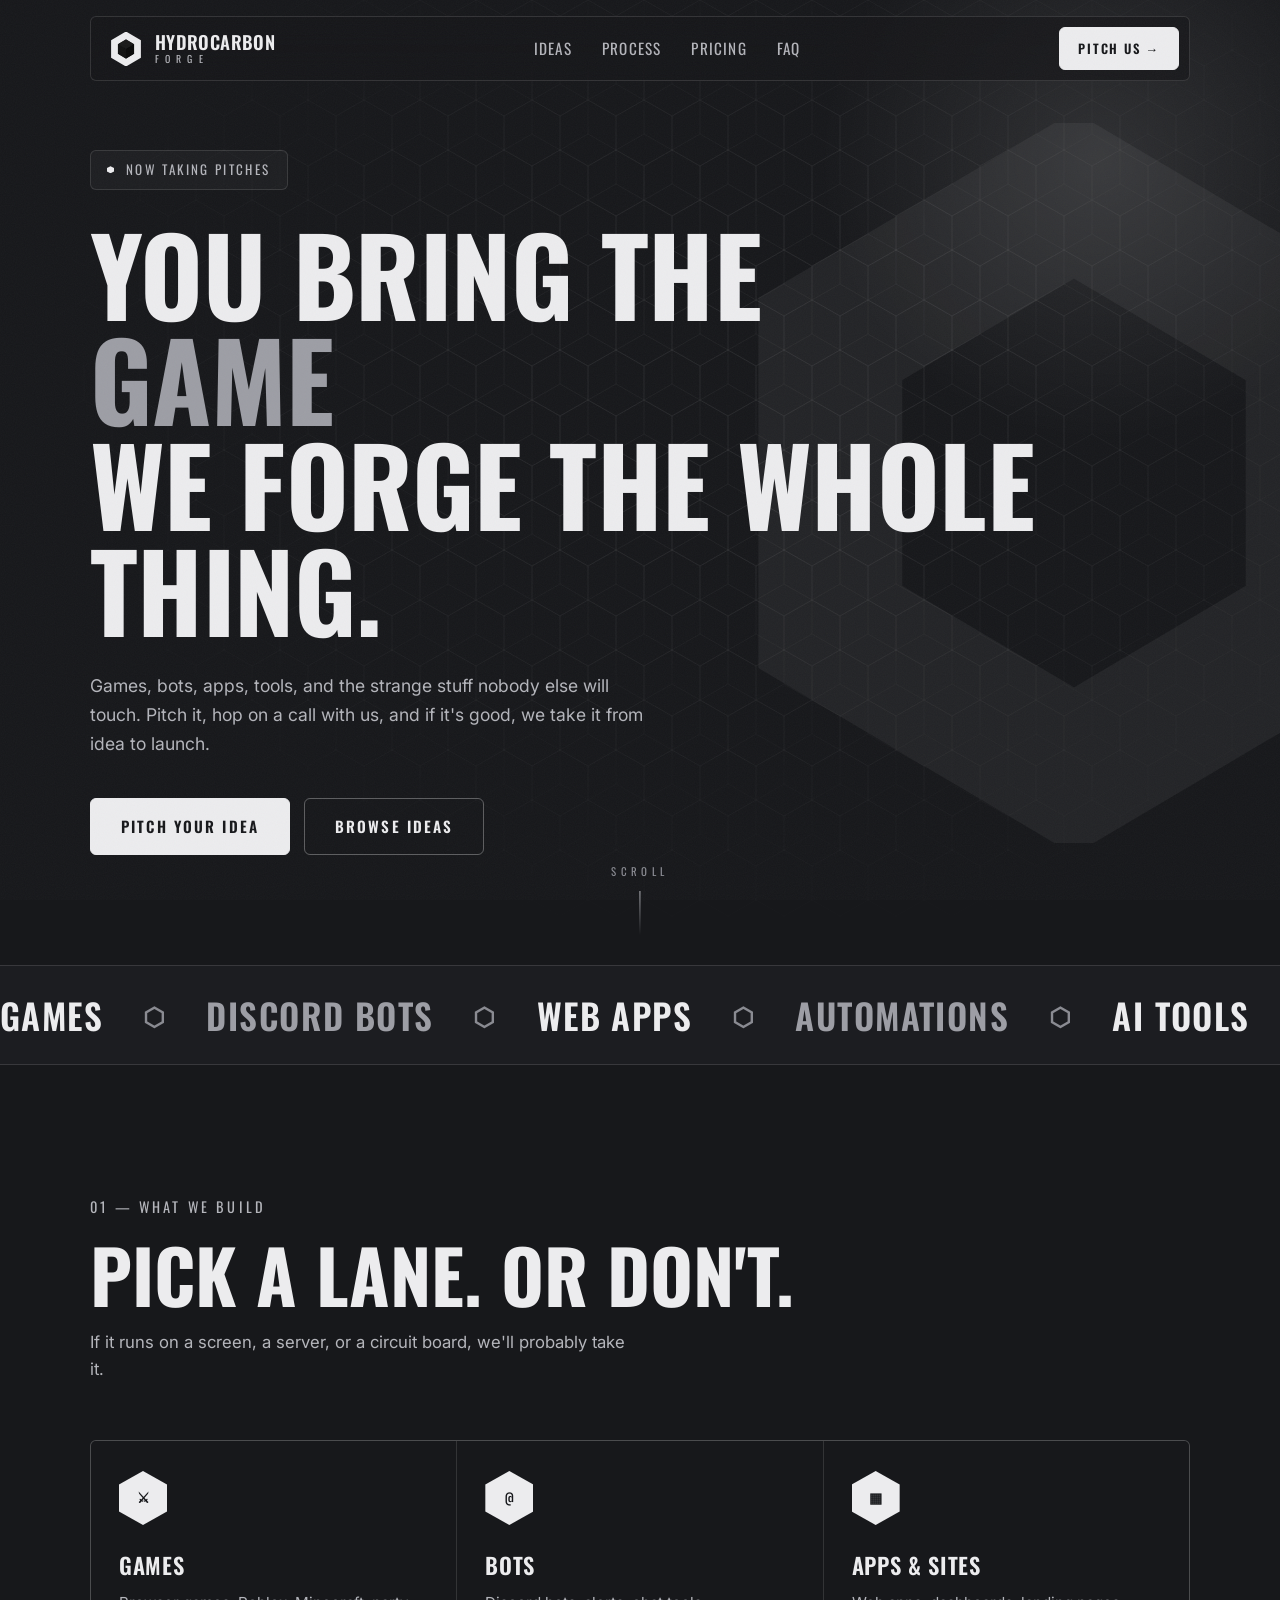
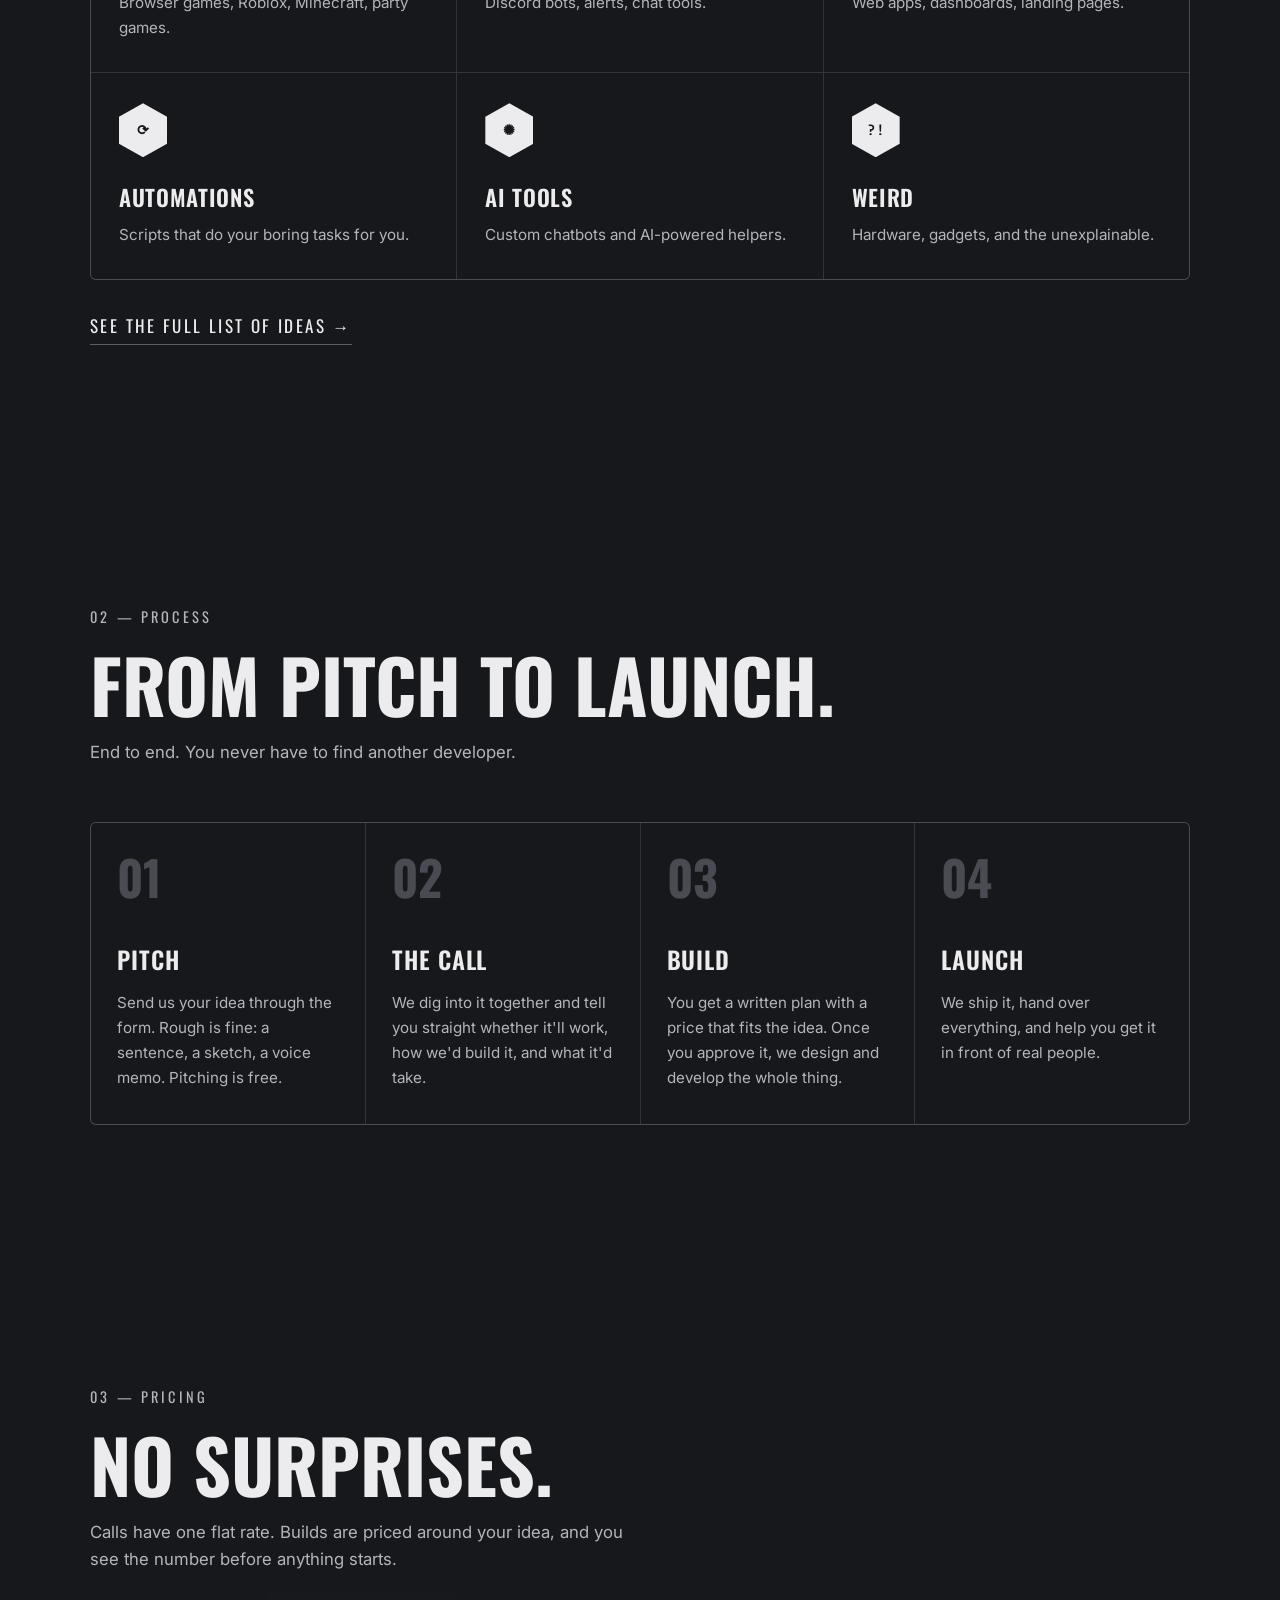
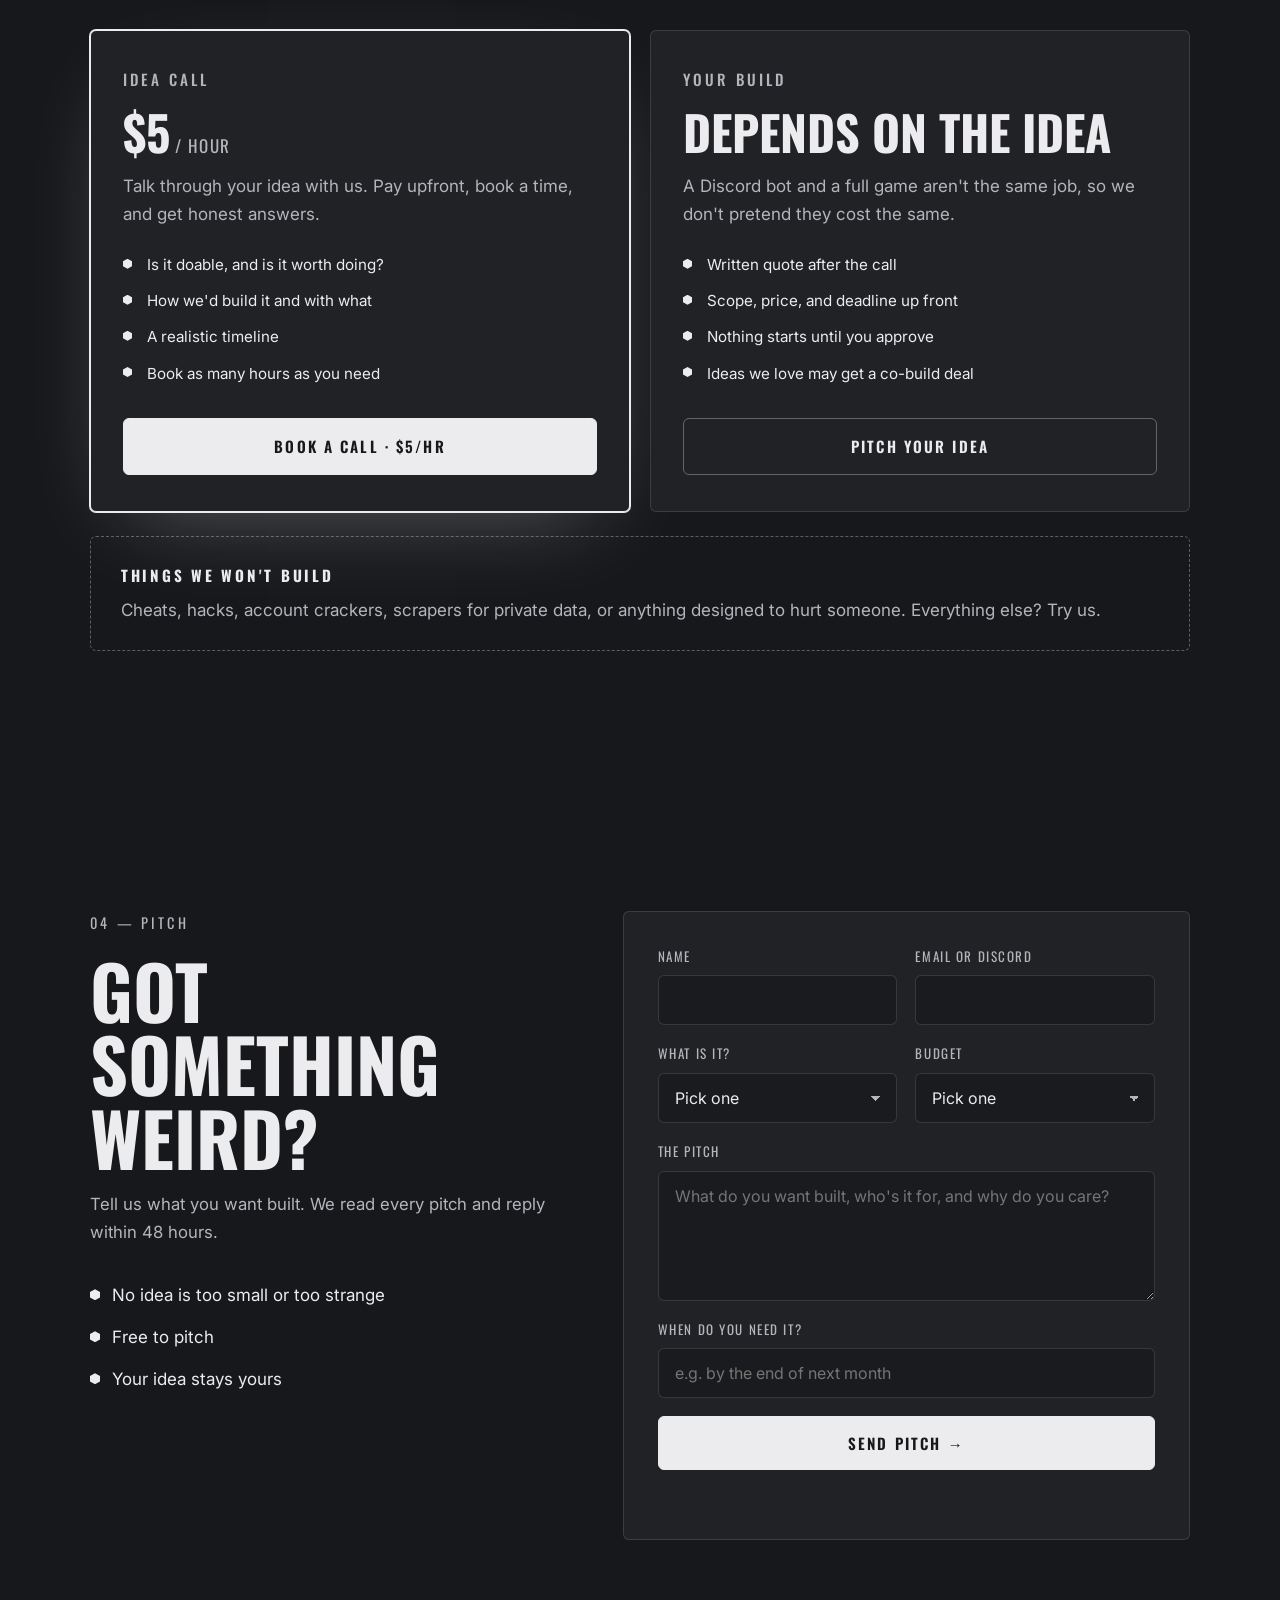
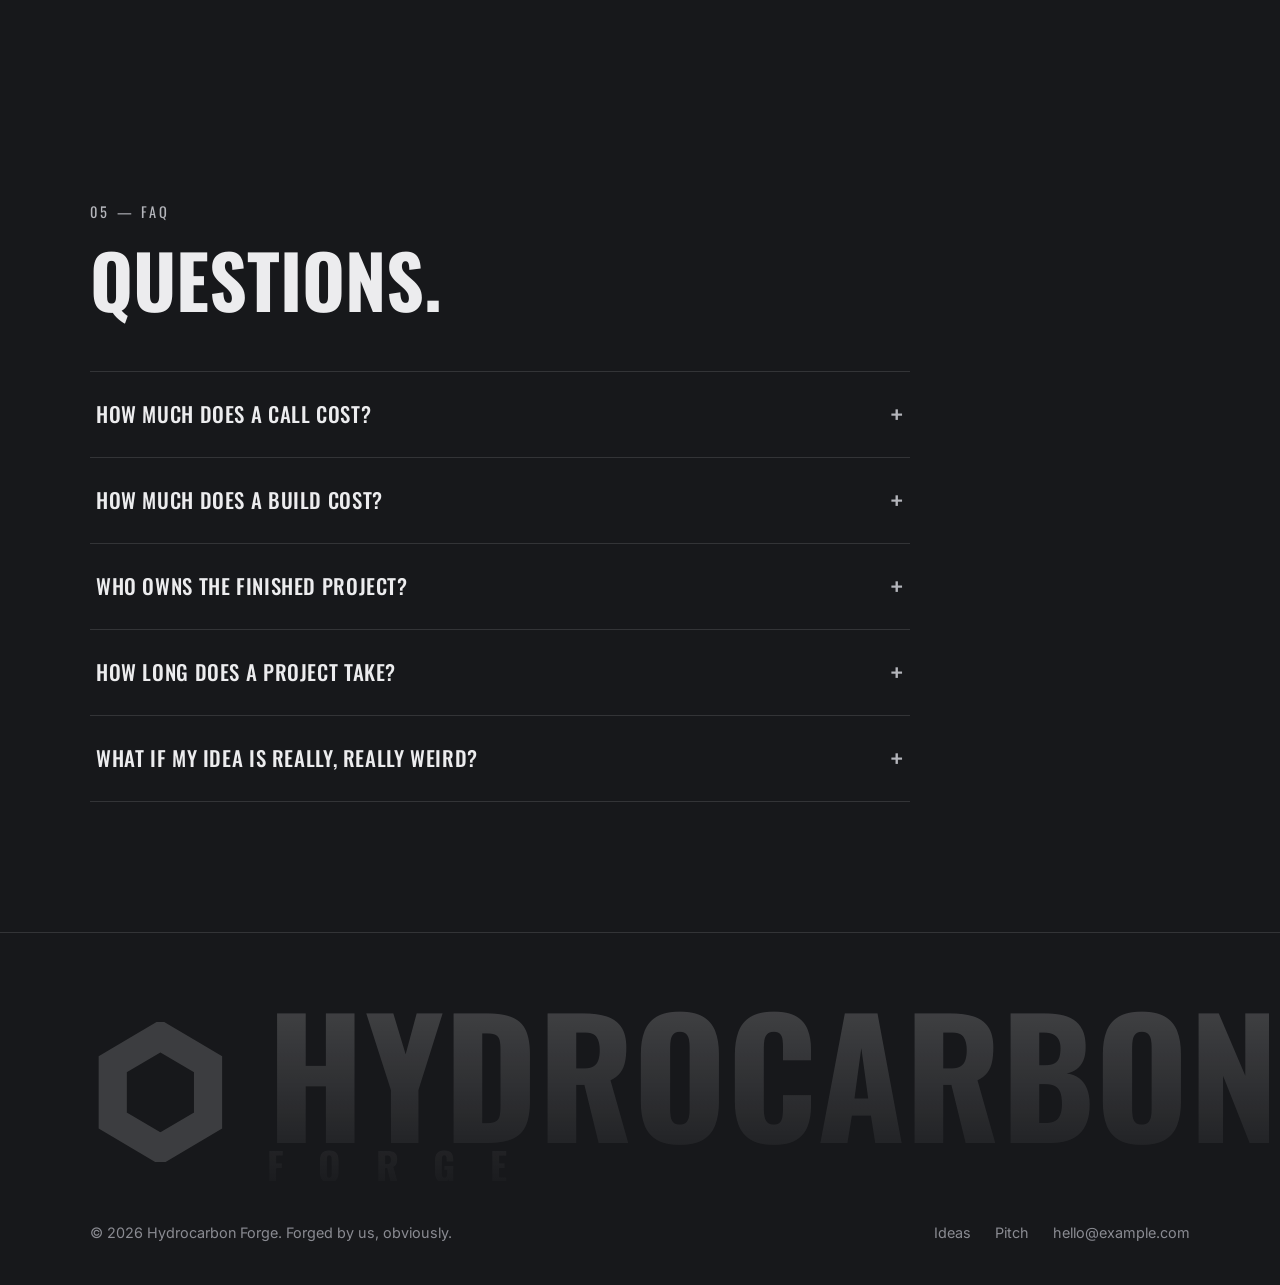
==== commit 6bee31f6: "logo: replace inline hf-mark/hf-ring symbols with new grouped mark (ring stroke + dark cube)" ====
--- a/index.html
+++ b/index.html
@@ -16,13 +16,13 @@
 <body>
   <svg width="0" height="0" style="position:absolute" aria-hidden="true">
     <symbol id="hf-mark" viewBox="0 0 100 100">
-      <path fill="currentColor" fill-rule="evenodd" d="M50 4 89.8 27v46L50 96 10.2 73V27ZM50 20 24 35v30l26 15 26-15V35Z" />
-      <path fill="#3a3a3a" d="M50 32 65.6 41 50 50 34.4 41Z" />
-      <path fill="#1c1c1c" d="M34.4 41 50 50v18l-15.6-9Z" />
-      <path fill="#0a0a0a" d="M65.6 41 50 50v18l15.6-9Z" />
+      <path fill="none" stroke="currentColor" stroke-width="20" stroke-linecap="round" d="M50 10 L83.84 30 L83.84 70 L50 90 L16.16 70 L16.16 30 Z" />
+      <path fill="#121212" d="M50.11 49 L50.02 77.6 L26.63 63.77 L26.62 36.13 Z" />
+      <path fill="#0a0a0a" d="M50.02 49.43 L50.01 77.65 L73.41 63.83 L73.42 36.18 Z" />
+      <path fill="#1a1a1a" d="M26.6 36.18 L50.02 49.43 L73.43 36.19 L50 22.34 Z" />
     </symbol>
     <symbol id="hf-ring" viewBox="0 0 100 100">
-      <path fill="currentColor" fill-rule="evenodd" d="M50 4 89.8 27v46L50 96 10.2 73V27ZM50 20 24 35v30l26 15 26-15V35Z" />
+      <path fill="none" stroke="currentColor" stroke-width="20" stroke-linecap="round" d="M50 10 L83.84 30 L83.84 70 L50 90 L16.16 70 L16.16 30 Z" />
     </symbol>
   </svg>
   <div class="grain" aria-hidden="true"></div>
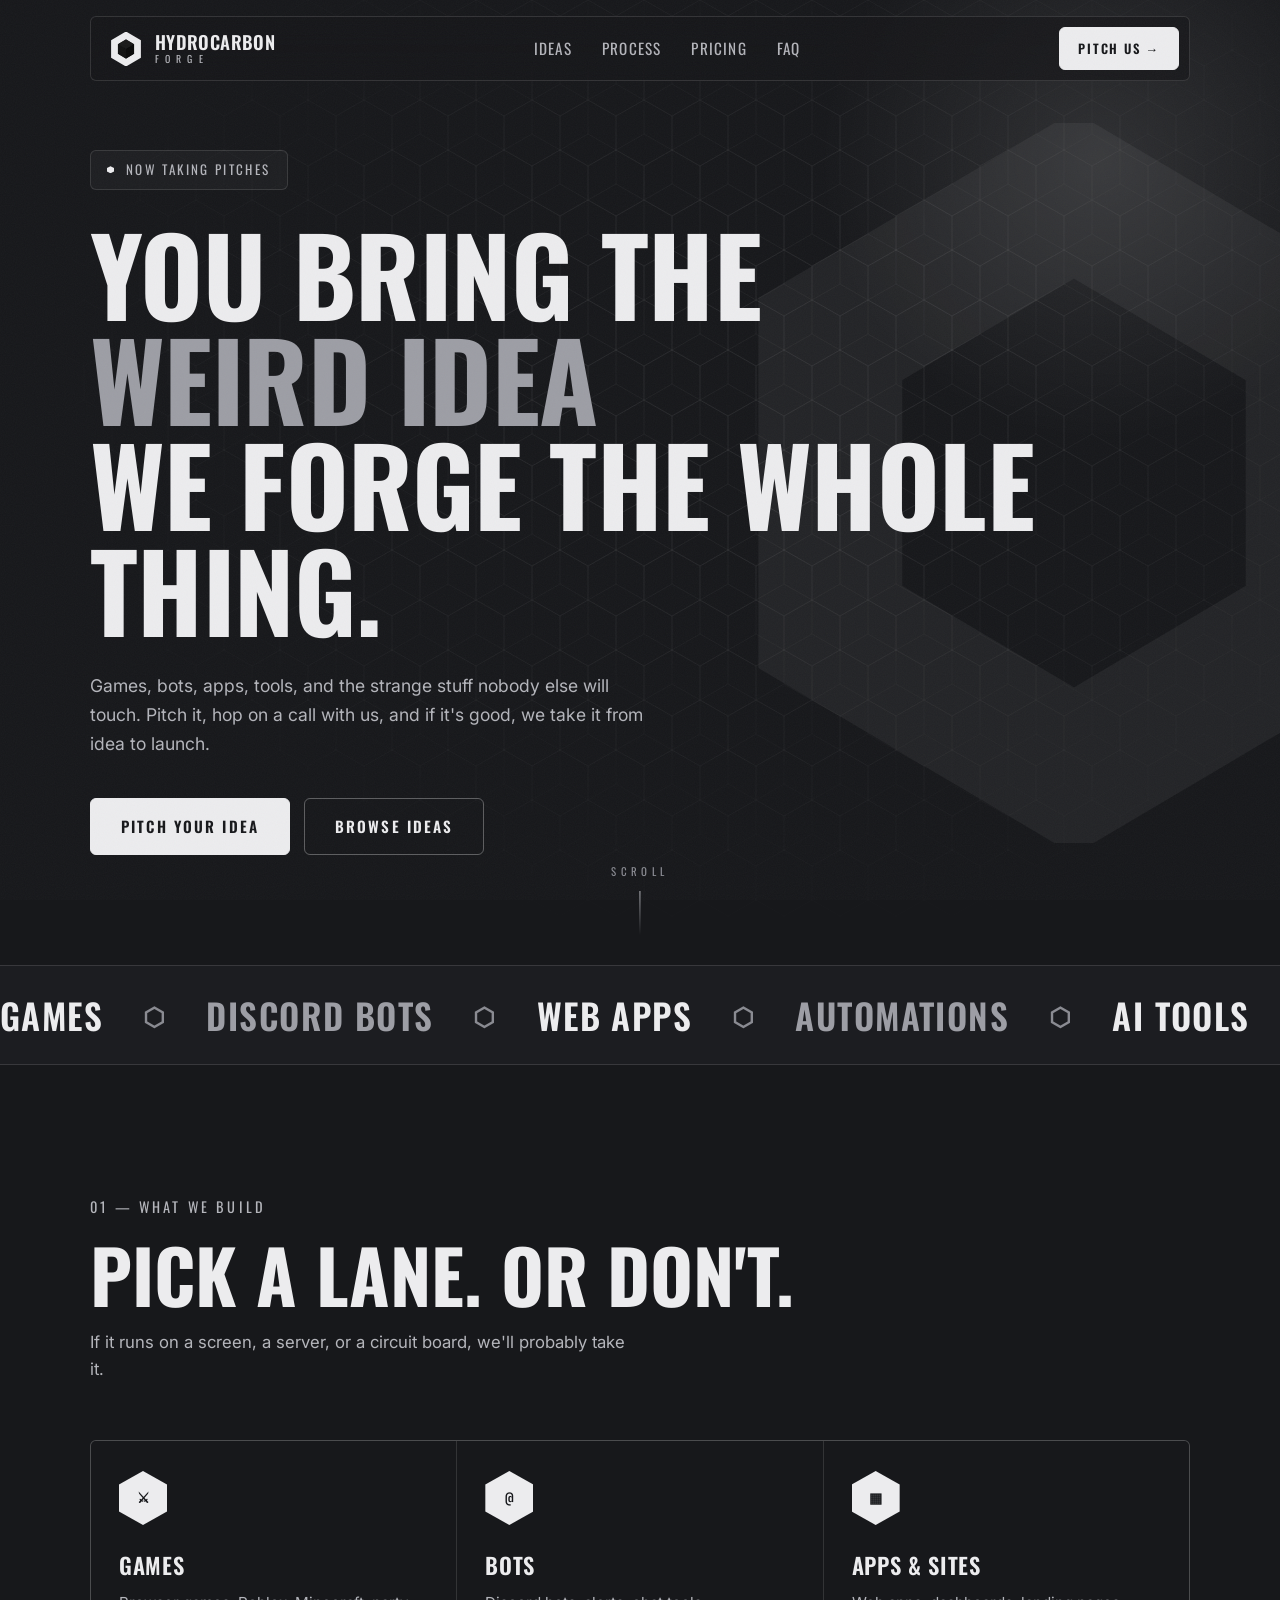
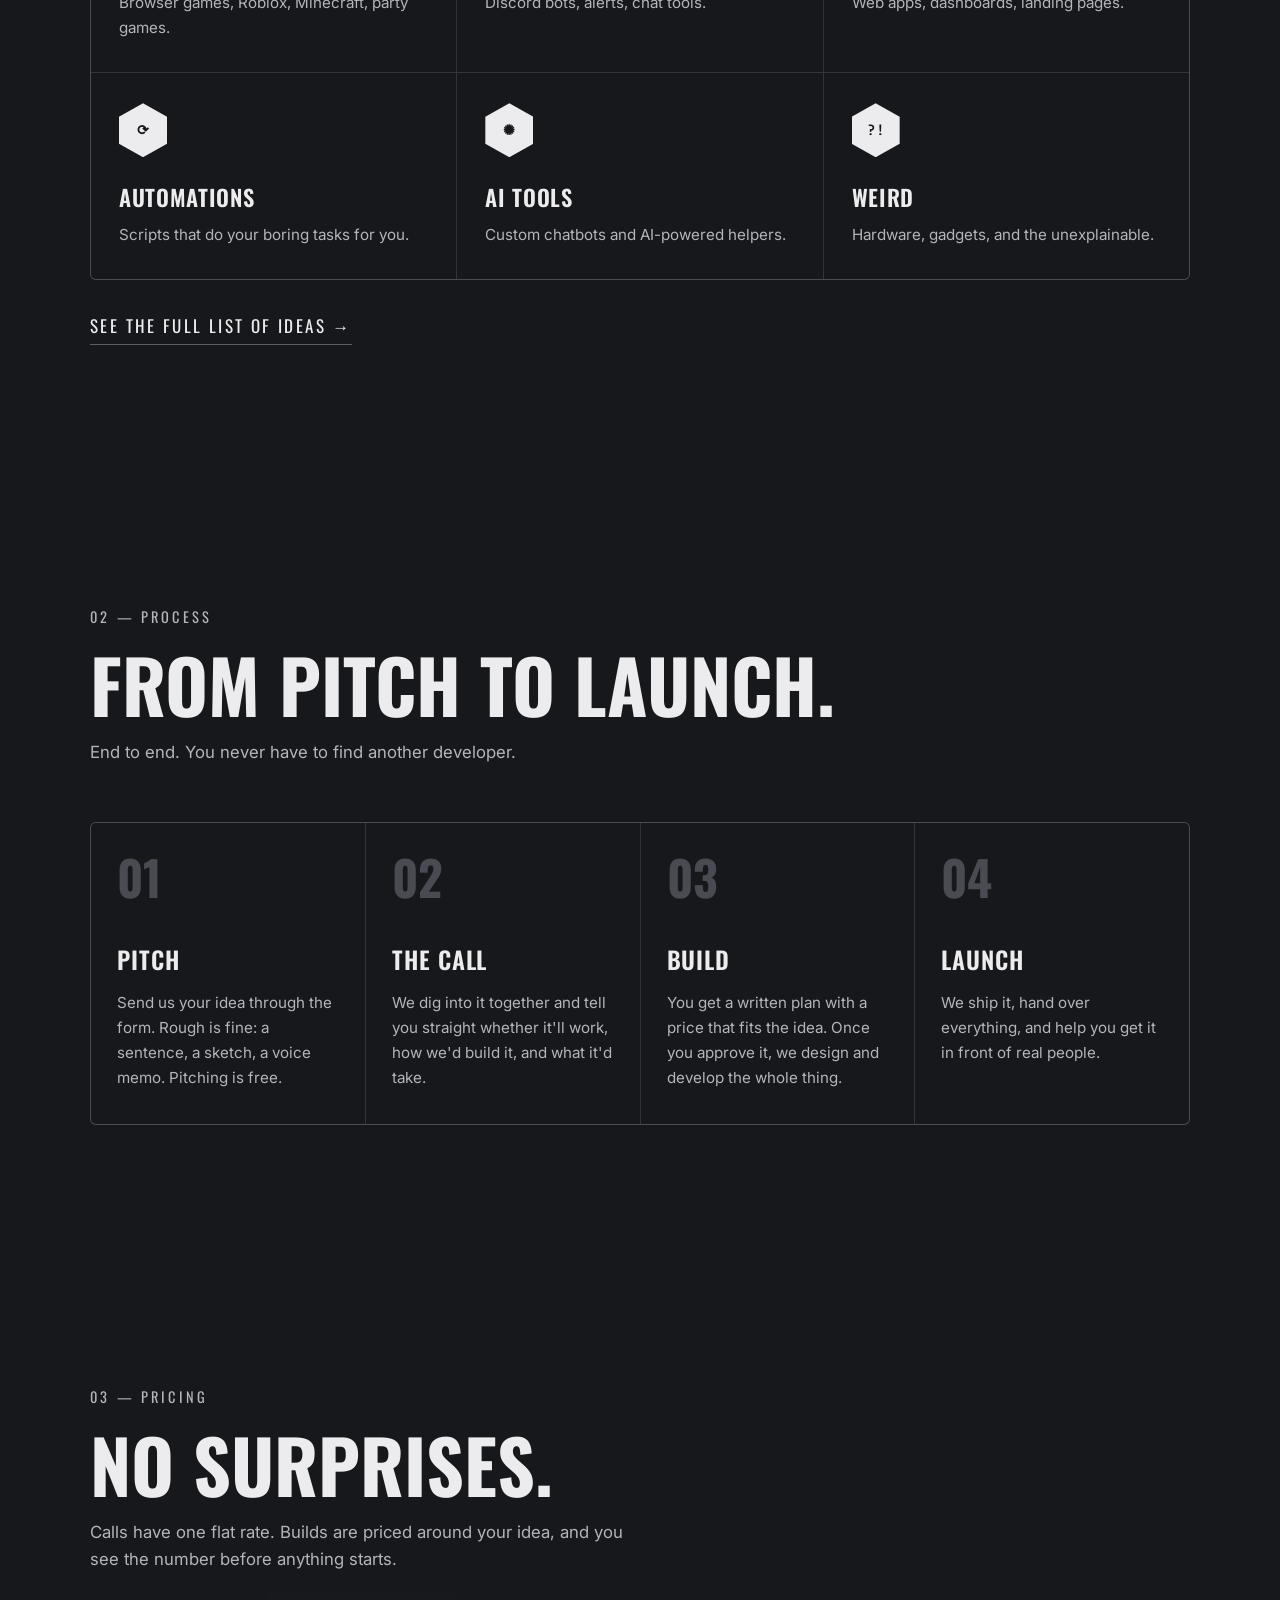
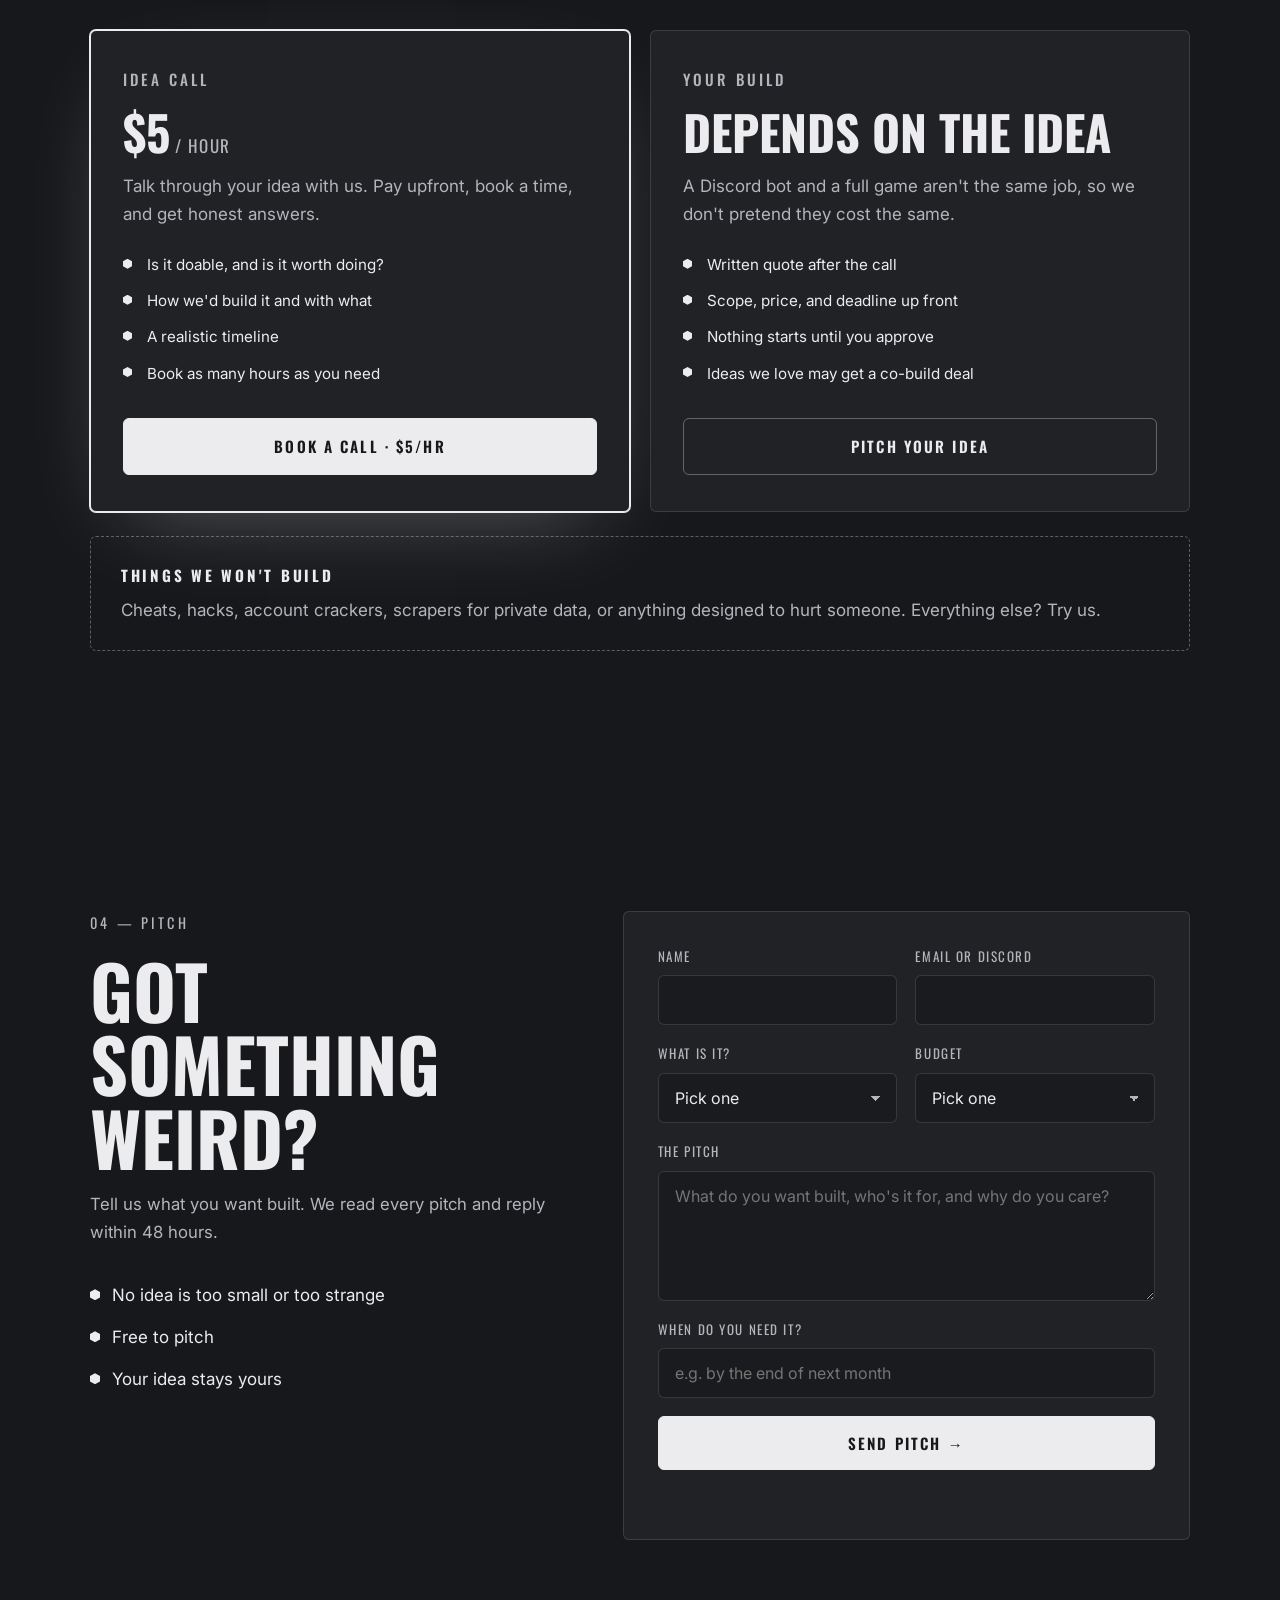
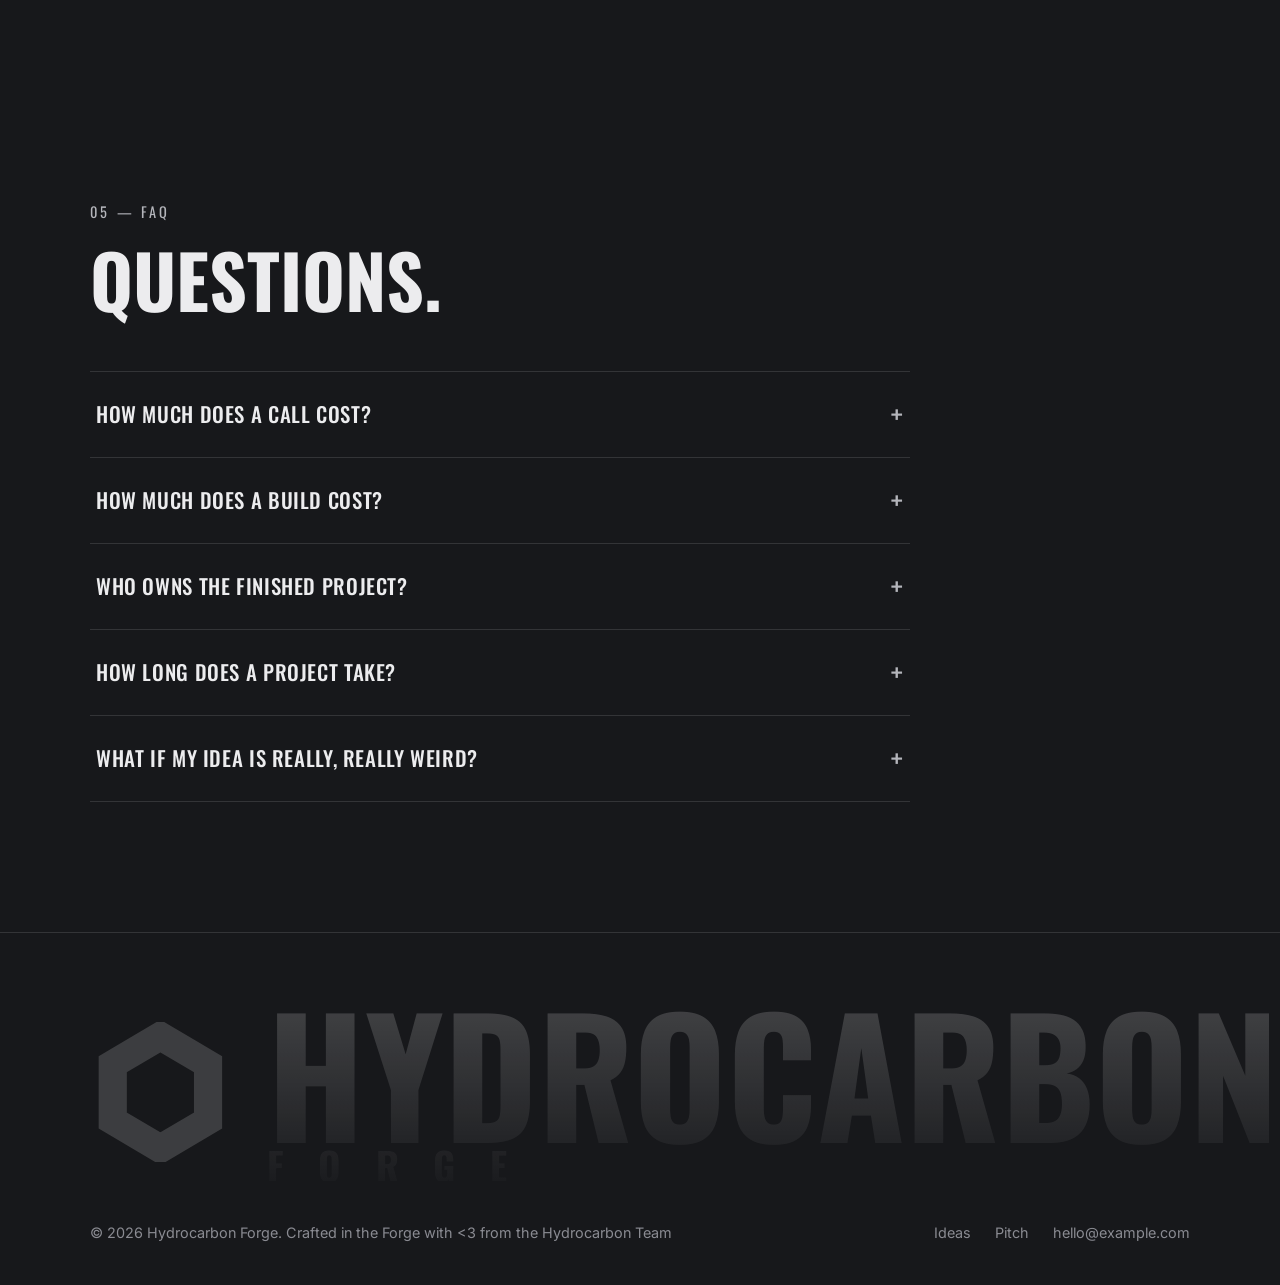
==== commit 627d3e73: "footer: replace slogan with server description" ====
--- a/index.html
+++ b/index.html
@@ -272,7 +272,7 @@
       <div class="footer-big">Hydrocarbon<small>Forge</small></div>
     </div>
     <div class="footer-row">
-      <p>© <span id="year"></span> Hydrocarbon Forge. Forged by us, obviously.</p>
+      <p>© <span id="year"></span> Hydrocarbon Forge. Crafted in the Forge with &lt;3 from the Hydrocarbon Team</p>
       <div class="footer-links">
         <a href="ideas.html">Ideas</a>
         <a href="#pitch">Pitch</a>
